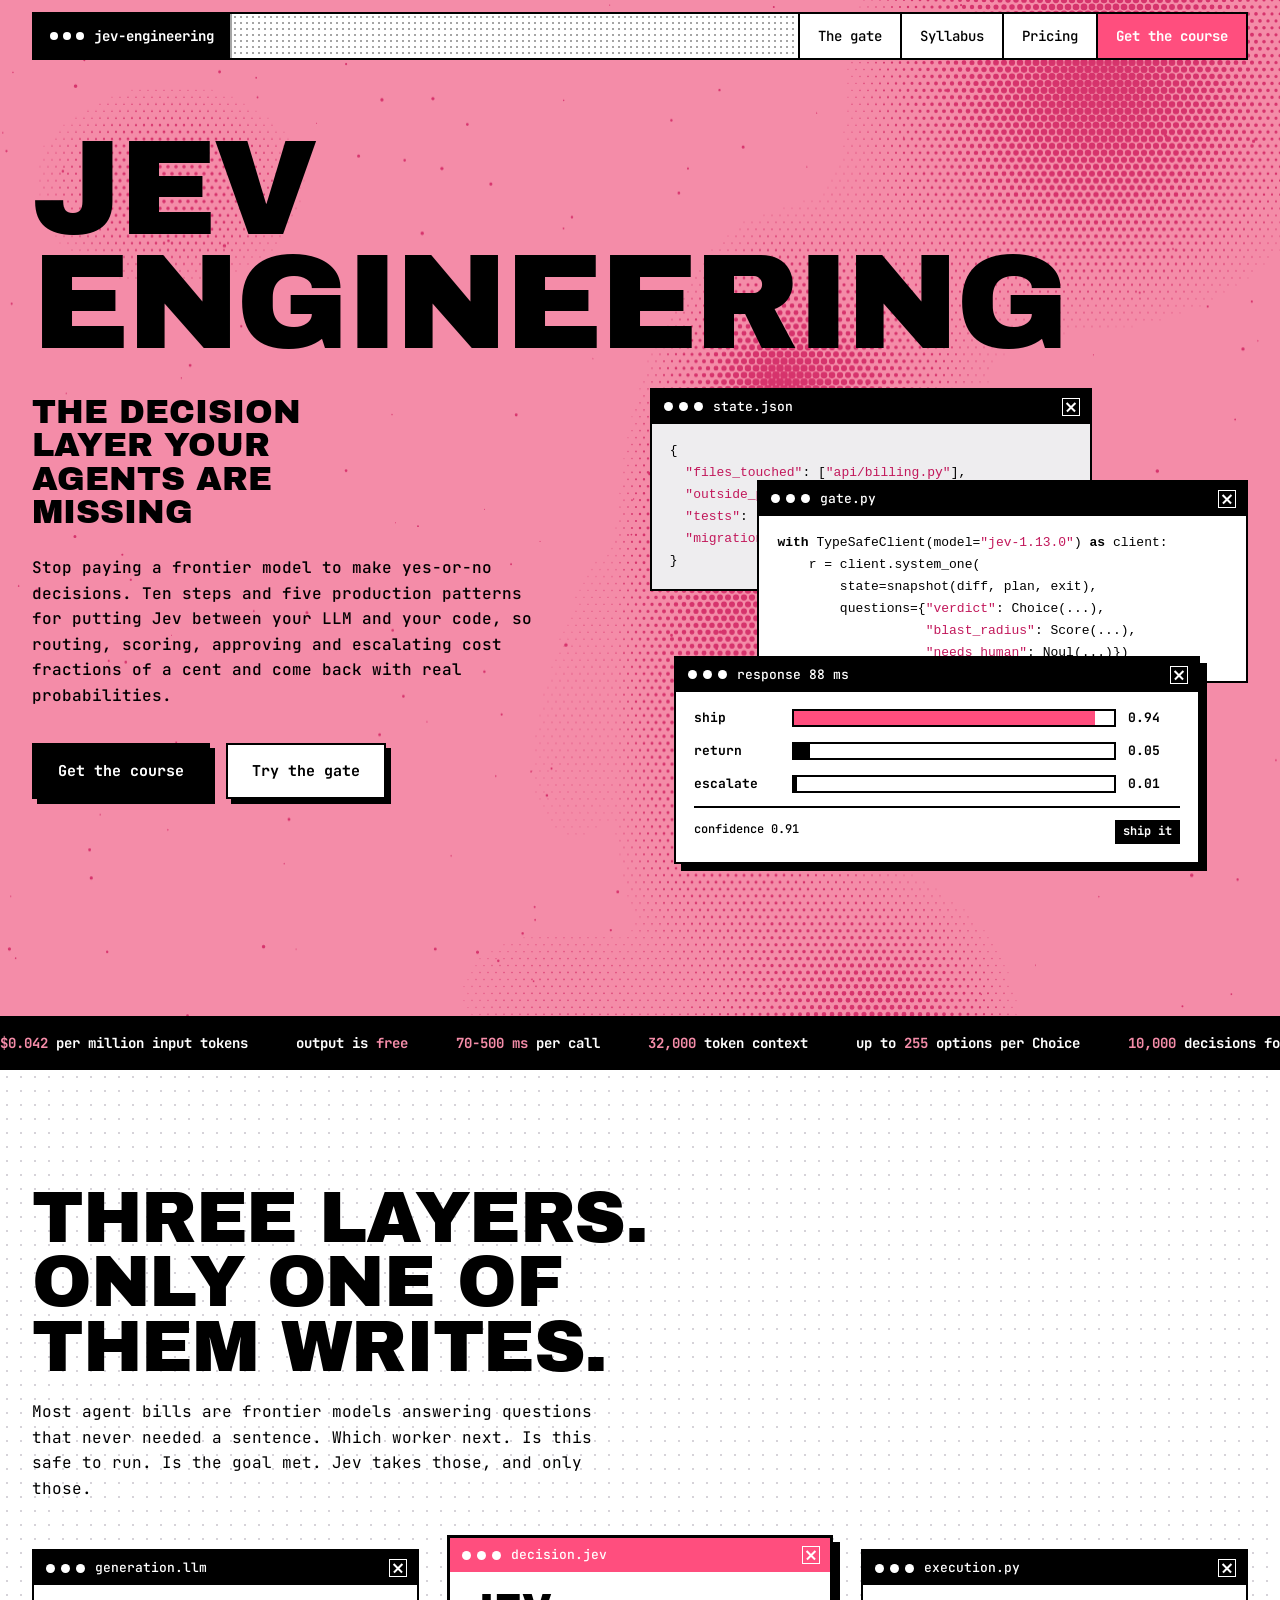
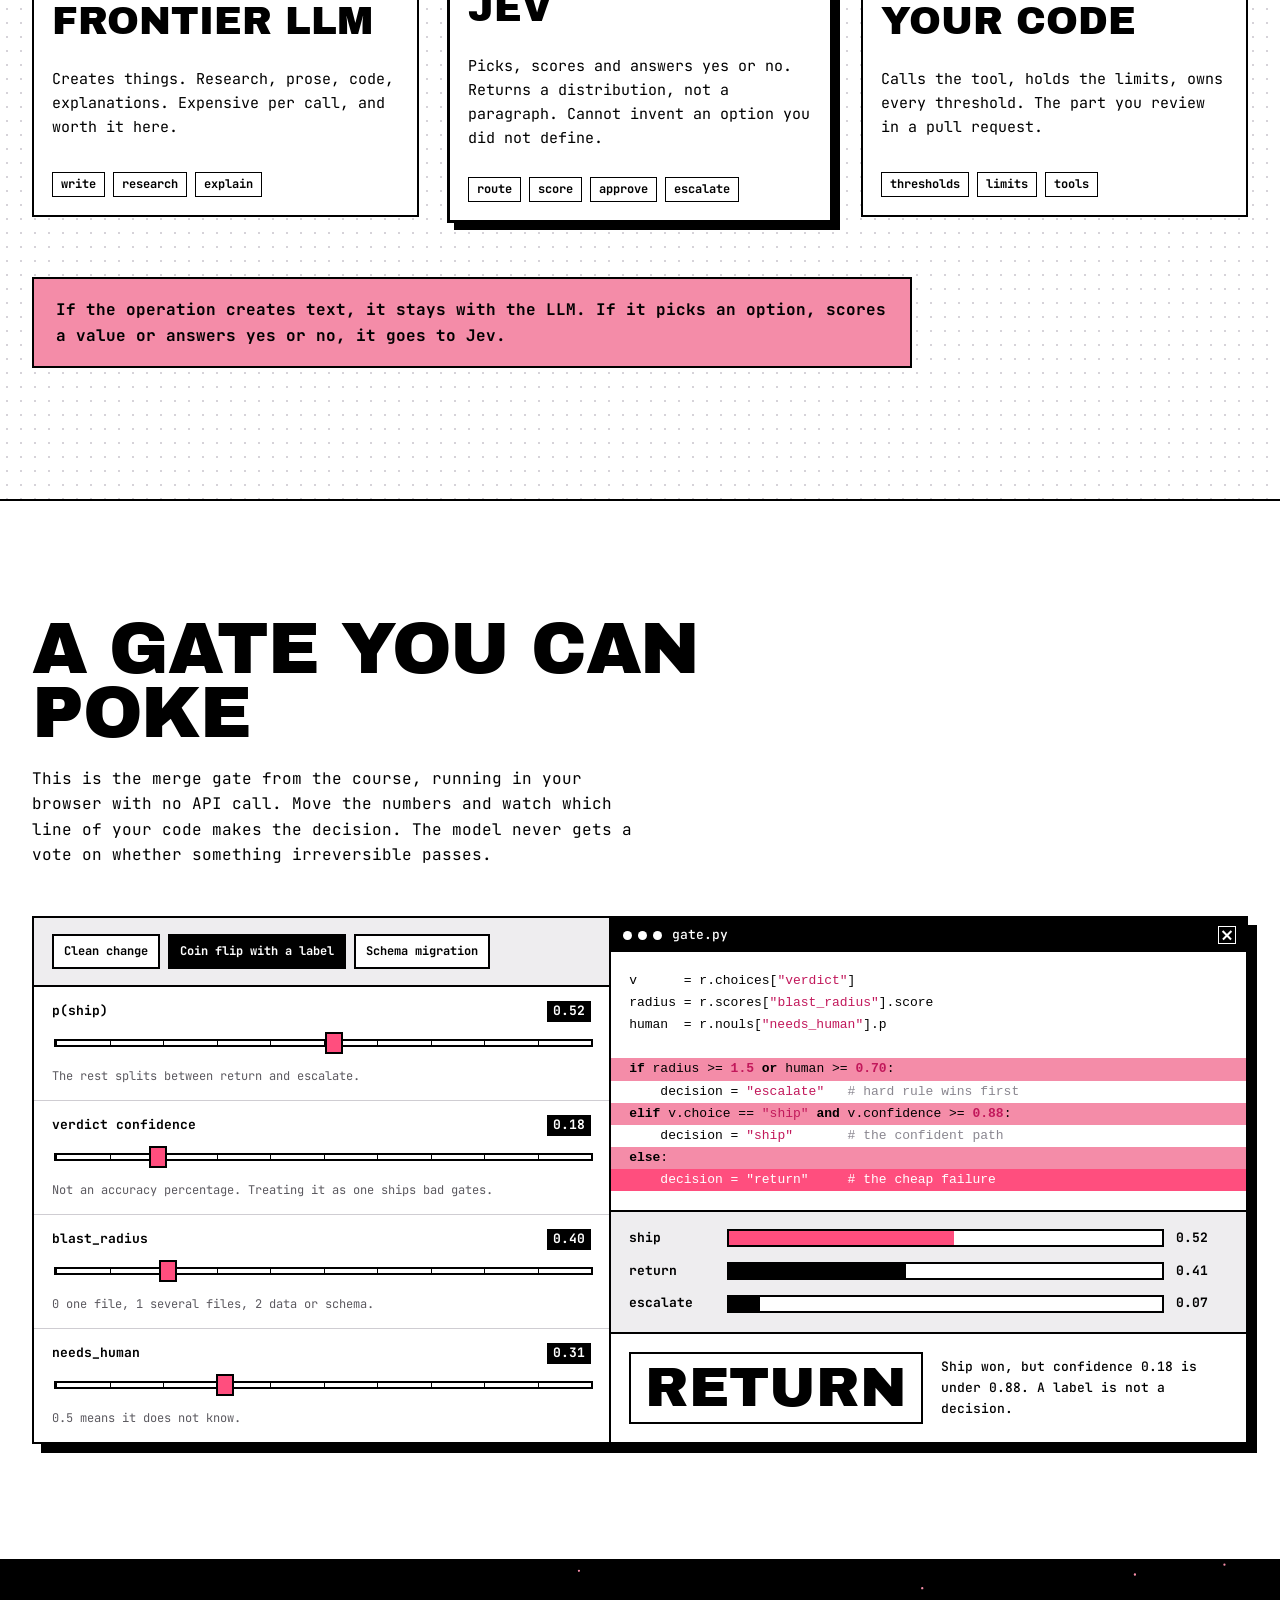
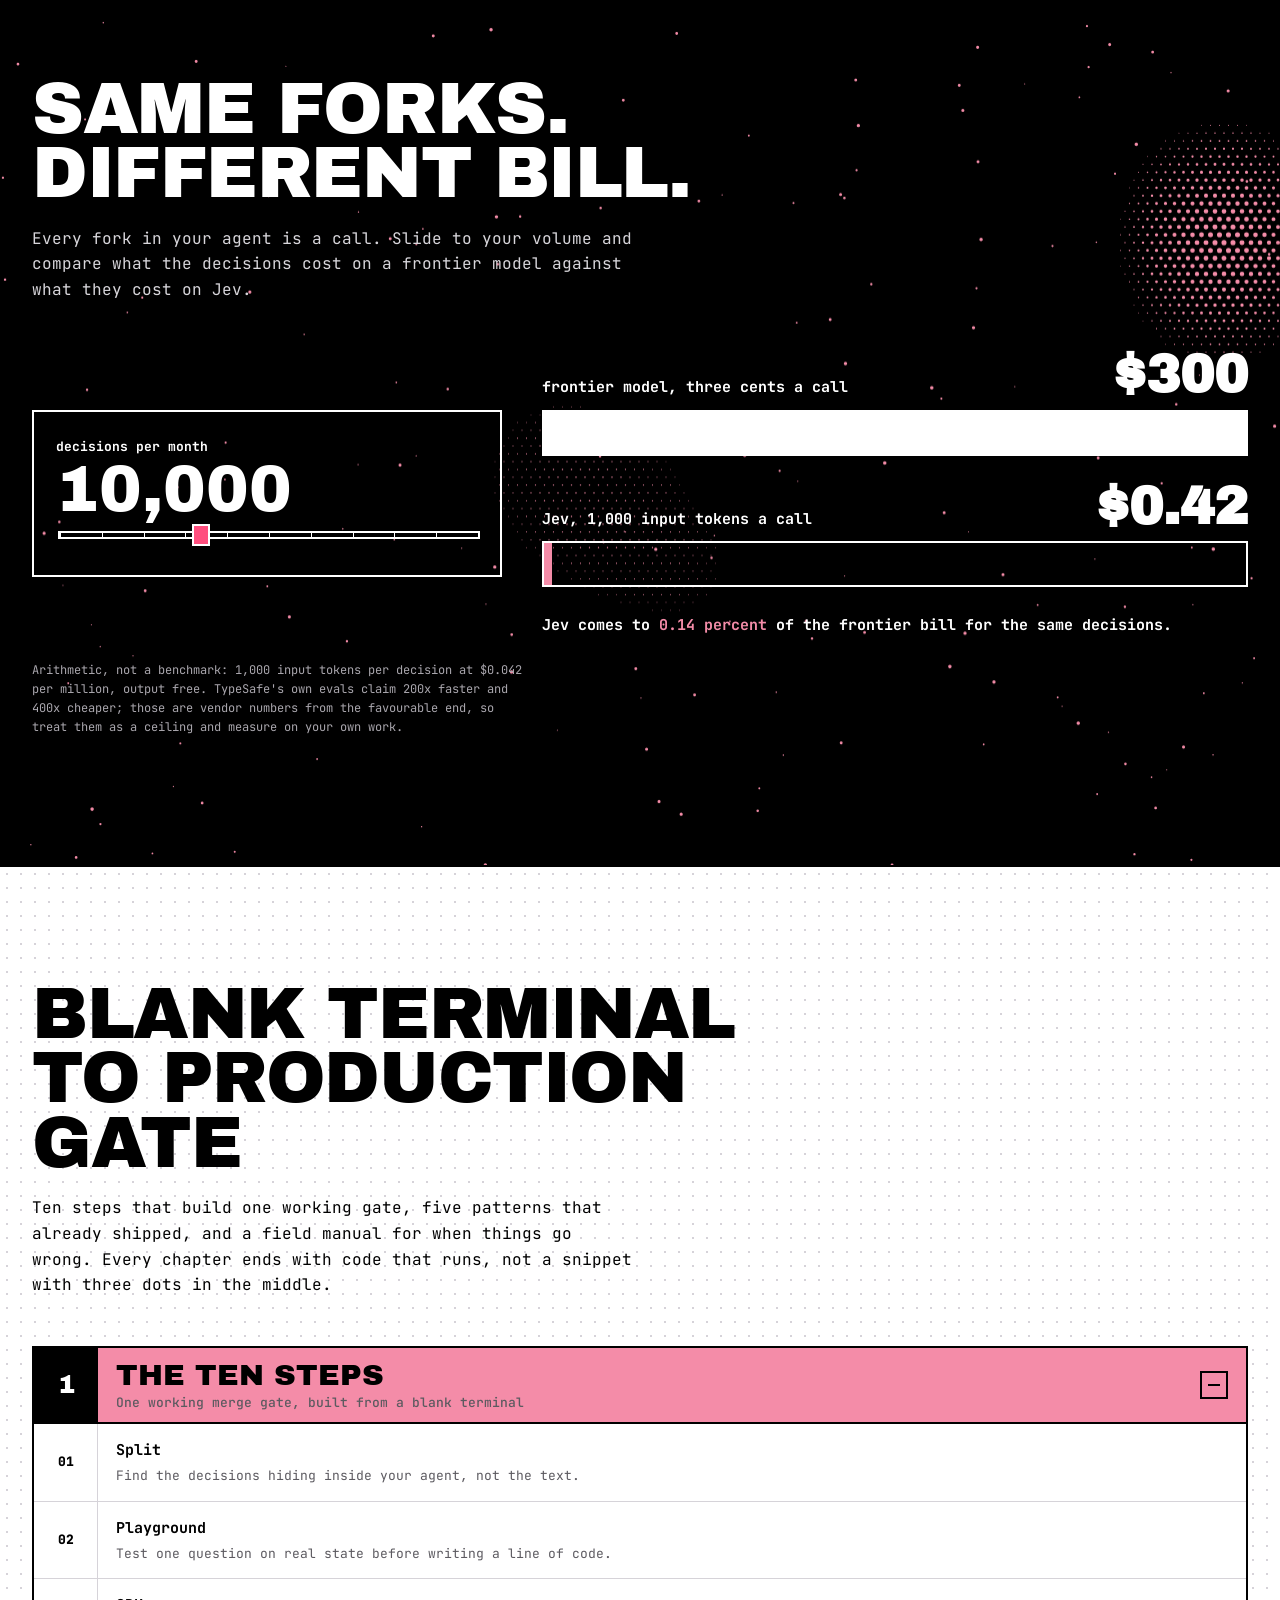
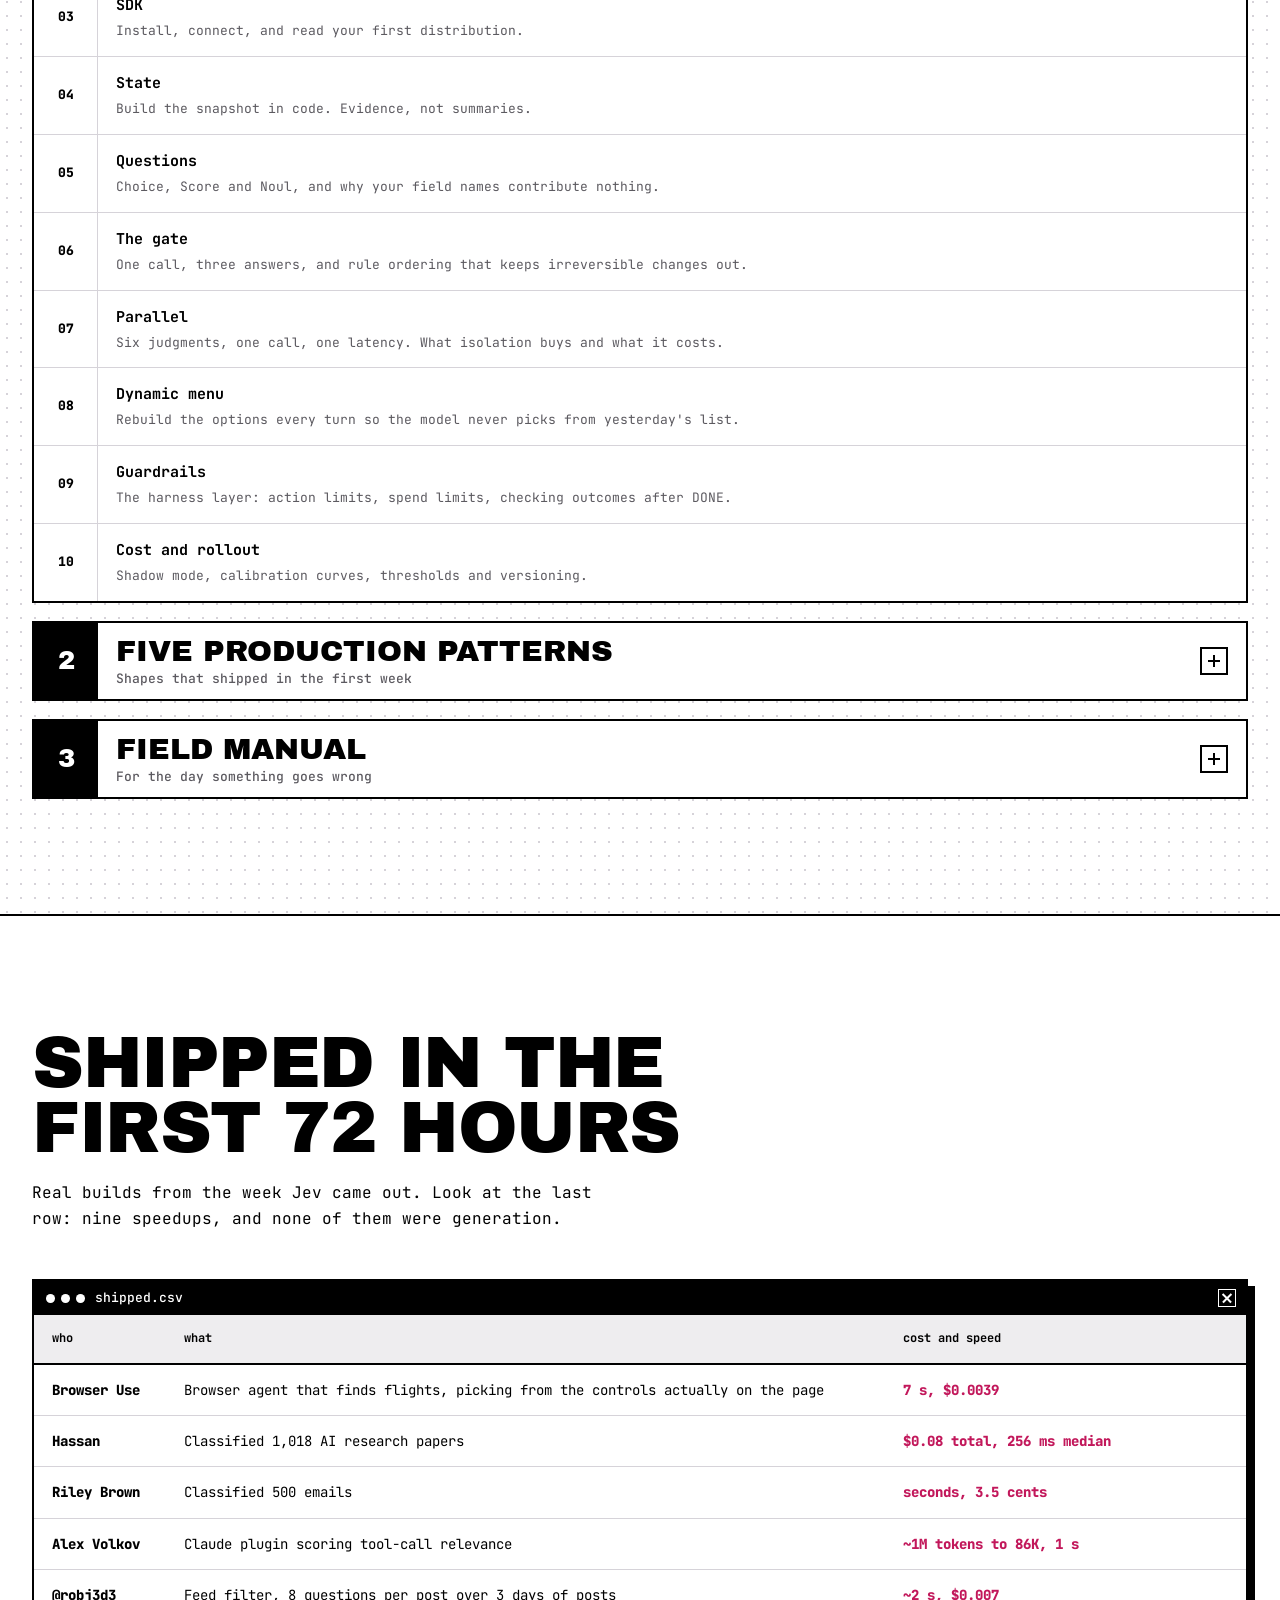
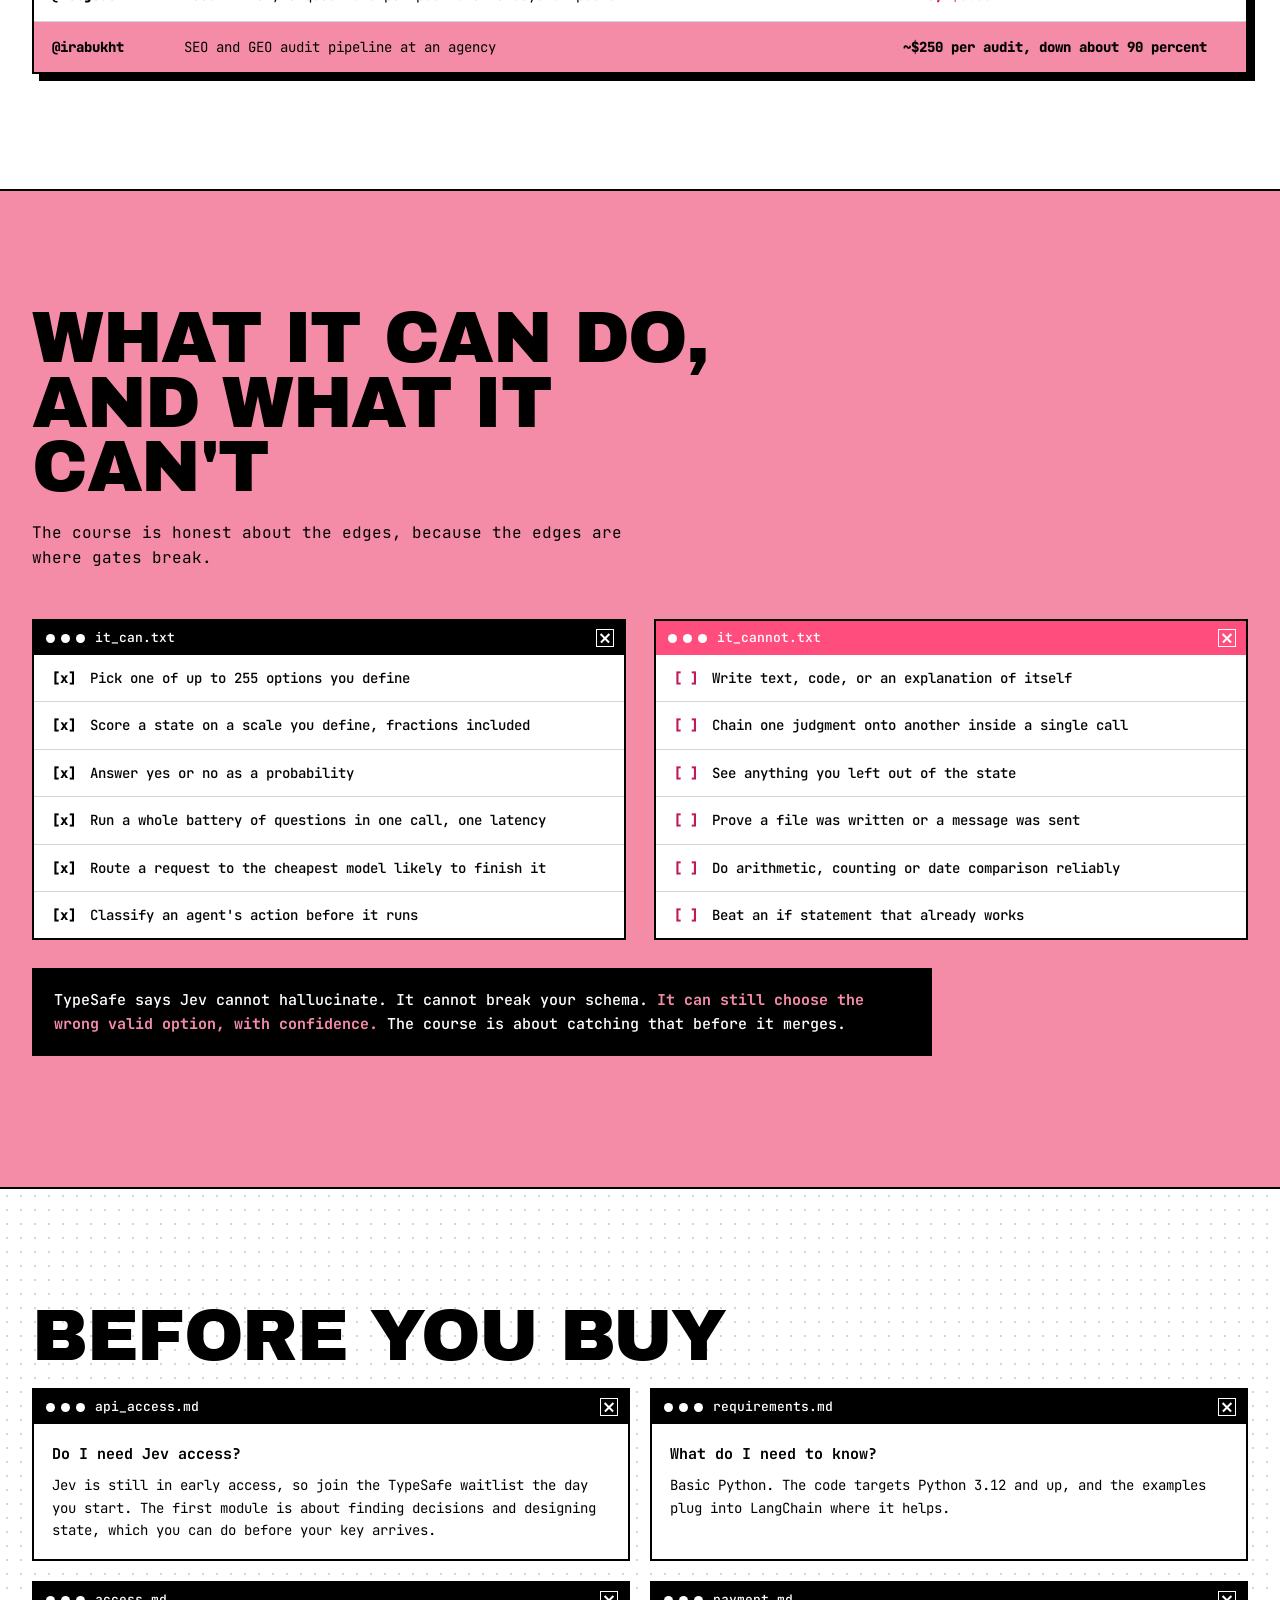
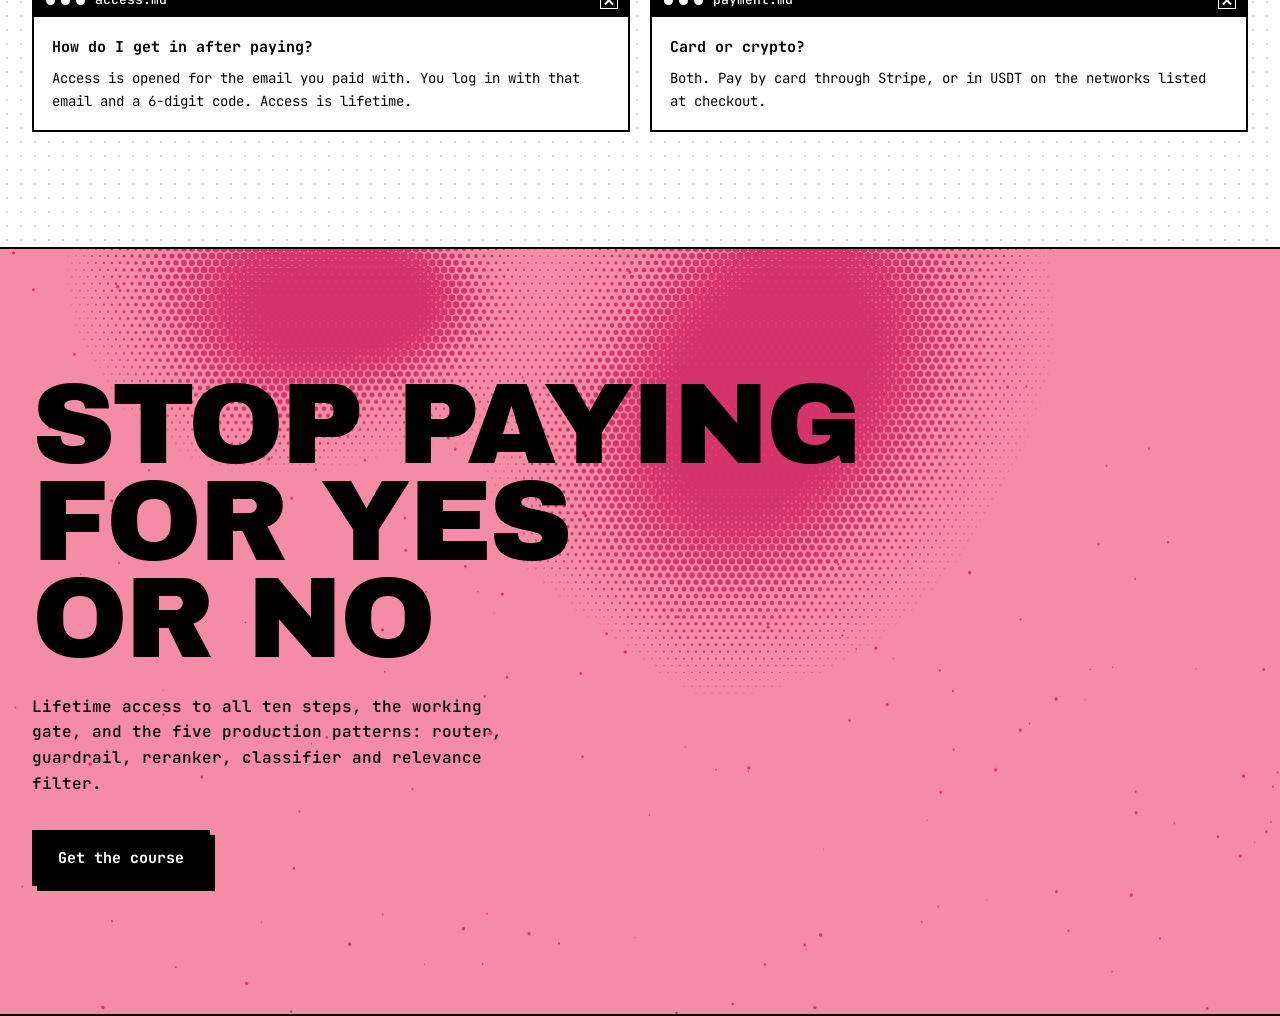
==== index.html @ 0f11d153 "Jev Engineering site" ====
<!doctype html>
<html lang="en">
<head>
<meta charset="utf-8">
<meta name="viewport" content="width=device-width, initial-scale=1, viewport-fit=cover">
<title>Jev Engineering - the decision layer for AI agents</title>
<meta name="description" content="Ten steps and five production patterns for putting Jev between your LLM and your code. Route, score, approve and escalate for a fraction of a frontier model call.">
<meta property="og:title" content="Jev Engineering">
<meta property="og:description" content="Stop paying a frontier model to make yes-or-no decisions.">
<link rel="preload" href="assets/fonts/archivo-black.woff2" as="font" type="font/woff2" crossorigin>
<link rel="preload" href="assets/fonts/jbm-500.woff2" as="font" type="font/woff2" crossorigin>
<link rel="stylesheet" href="assets/style.css">
<link rel="icon" href="data:image/svg+xml,<svg xmlns='http://www.w3.org/2000/svg' viewBox='0 0 32 32'><rect width='32' height='32' fill='%23000'/><rect x='5' y='5' width='22' height='22' fill='%23F48CA8'/><rect x='12' y='10' width='8' height='12' fill='%23000'/></svg>">
</head>
<body>

<header class="nav">
  <nav class="win" aria-label="Main">
    <a class="brand" href="index.html"><span class="dots"><i></i><i></i><i></i></span>jev-engineering</a>
    <span class="fill"></span>
    <div class="links">
      <a href="#gate">The gate</a>
      <a href="#syllabus">Syllabus</a>
      <a href="pricing.html">Pricing</a>
      <a class="cta" href="pricing.html">Get the course</a>
    </div>
  </nav>
</header>

<main>

<section class="hero ht" data-ht data-calm="0,0.3,0.48,0.9" data-follow data-ink="#D6336C" data-step="8" data-blobs="6" data-seed="11">
  <div class="wrap grid">
    <h1 class="mega hero-title"><span>Jev</span><span>Engineering</span></h1>
    <div>
      <p class="sub">The decision layer your agents are missing</p>
      <p class="lede">Stop paying a frontier model to make yes-or-no decisions. Ten steps and five production patterns for putting Jev between your LLM and your code, so routing, scoring, approving and escalating cost fractions of a cent and come back with real probabilities.</p>
      <div class="actions">
        <a class="btn" href="pricing.html">Get the course</a>
        <a class="btn light" href="#gate">Try the gate</a>
      </div>
    </div>

    <div class="stack" aria-label="Example Jev request and response">
      <div class="win grey w1">
        <div class="bar"><span class="dots"><i></i><i></i><i></i></span><span class="t">state.json</span><span class="x"></span></div>
<pre class="code">{
  <span class="s">"files_touched"</span>: [<span class="s">"api/billing.py"</span>],
  <span class="s">"outside_plan"</span>: [],
  <span class="s">"tests"</span>: <span class="s">"passed"</span>,
  <span class="s">"migrations"</span>: <span class="k">false</span>
}</pre>
      </div>
      <div class="win w2">
        <div class="bar"><span class="dots"><i></i><i></i><i></i></span><span class="t">gate.py</span><span class="x"></span></div>
<pre class="code"><span class="k">with</span> TypeSafeClient(model=<span class="s">"jev-1.13.0"</span>) <span class="k">as</span> client:
    r = client.system_one(
        state=snapshot(diff, plan, exit),
        questions={<span class="s">"verdict"</span>: Choice(...),
                   <span class="s">"blast_radius"</span>: Score(...),
                   <span class="s">"needs_human"</span>: Noul(...)})</pre>
      </div>
      <div class="win lift w3">
        <div class="bar"><span class="dots"><i></i><i></i><i></i></span><span class="t" id="hr-title">response  212 ms</span><span class="x"></span></div>
        <div class="dist" id="hero-dist">
          <div class="row" data-k="ship"><span>ship</span><span class="track"><span class="fillb"></span></span><span class="p">0.00</span></div>
          <div class="row" data-k="return"><span>return</span><span class="track"><span class="fillb"></span></span><span class="p">0.00</span></div>
          <div class="row" data-k="escalate"><span>escalate</span><span class="track"><span class="fillb"></span></span><span class="p">0.00</span></div>
          <div class="meta"><span id="hr-conf">confidence 0.00</span><span id="hr-read" class="tag">reading</span></div>
        </div>
      </div>
    </div>
  </div>
</section>

<div class="ticker" aria-hidden="true">
  <div class="run">
    <span><b>$0.042</b> per million input tokens</span><span>output is <b>free</b></span><span><b>70-500 ms</b> per call</span><span><b>32,000</b> token context</span><span>up to <b>255</b> options per Choice</span><span><b>10,000</b> decisions for <b>$0.42</b></span><span>Choice, Score, Noul</span>
    <span><b>$0.042</b> per million input tokens</span><span>output is <b>free</b></span><span><b>70-500 ms</b> per call</span><span><b>32,000</b> token context</span><span>up to <b>255</b> options per Choice</span><span><b>10,000</b> decisions for <b>$0.42</b></span><span>Choice, Score, Noul</span>
  </div>
</div>

<section class="sec dots">
  <div class="wrap">
    <h2 class="h2">Three layers. Only one of them writes.</h2>
    <p class="intro">Most agent bills are frontier models answering questions that never needed a sentence. Which worker next. Is this safe to run. Is the goal met. Jev takes those, and only those.</p>
    <div class="split">
      <div class="win">
        <div class="bar"><span class="dots"><i></i><i></i><i></i></span><span class="t">generation.llm</span><span class="x"></span></div>
        <div class="body"><div class="who">Frontier LLM</div><p>Creates things. Research, prose, code, explanations. Expensive per call, and worth it here.</p><ul><li>write</li><li>research</li><li>explain</li></ul></div>
      </div>
      <div class="win lift mid">
        <div class="bar"><span class="dots"><i></i><i></i><i></i></span><span class="t">decision.jev</span><span class="x"></span></div>
        <div class="body"><div class="who">Jev</div><p>Picks, scores and answers yes or no. Returns a distribution, not a paragraph. Cannot invent an option you did not define.</p><ul><li>route</li><li>score</li><li>approve</li><li>escalate</li></ul></div>
      </div>
      <div class="win">
        <div class="bar"><span class="dots"><i></i><i></i><i></i></span><span class="t">execution.py</span><span class="x"></span></div>
        <div class="body"><div class="who">Your code</div><p>Calls the tool, holds the limits, owns every threshold. The part you review in a pull request.</p><ul><li>thresholds</li><li>limits</li><li>tools</li></ul></div>
      </div>
    </div>
    <p class="rule">If the operation creates text, it stays with the LLM. If it picks an option, scores a value or answers yes or no, it goes to Jev.</p>
  </div>
</section>

<section class="sec" id="gate">
  <div class="wrap">
    <h2 class="h2">A gate you can poke</h2>
    <p class="intro">This is the merge gate from the course, running in your browser with no API call. Move the numbers and watch which line of your code makes the decision. The model never gets a vote on whether something irreversible passes.</p>

    <div class="gate">
      <div class="controls">
        <div class="presets" role="group" aria-label="Scenarios">
          <button type="button" data-preset="clean" aria-pressed="false">Clean change</button>
          <button type="button" data-preset="coin" aria-pressed="true">Coin flip with a label</button>
          <button type="button" data-preset="schema" aria-pressed="false">Schema migration</button>
        </div>
        <div class="sl"><label for="s-ship">p(ship) <output id="o-ship"></output></label><input type="range" id="s-ship" min="0" max="1" step="0.01"><small>The rest splits between return and escalate.</small></div>
        <div class="sl"><label for="s-conf">verdict confidence <output id="o-conf"></output></label><input type="range" id="s-conf" min="0" max="1" step="0.01"><small>Not an accuracy percentage. Treating it as one ships bad gates.</small></div>
        <div class="sl"><label for="s-rad">blast_radius <output id="o-rad"></output></label><input type="range" id="s-rad" min="0" max="2" step="0.05"><small>0 one file, 1 several files, 2 data or schema.</small></div>
        <div class="sl"><label for="s-hum">needs_human <output id="o-hum"></output></label><input type="range" id="s-hum" min="0" max="1" step="0.01"><small>0.5 means it does not know.</small></div>
      </div>
      <div class="out">
        <div class="bar"><span class="dots"><i></i><i></i><i></i></span><span class="t">gate.py</span><span class="x"></span></div>
<pre class="code" id="gcode"><span class="ln">v      = r.choices[<span class="s">"verdict"</span>]</span><span class="ln">radius = r.scores[<span class="s">"blast_radius"</span>].score</span><span class="ln">human  = r.nouls[<span class="s">"needs_human"</span>].p</span><span class="ln"> </span><span class="ln" data-l="1"><span class="k">if</span> radius &gt;= <span class="n">1.5</span> <span class="k">or</span> human &gt;= <span class="n">0.70</span>:</span><span class="ln" data-l="2">    decision = <span class="s">"escalate"</span>   <span class="c"># hard rule wins first</span></span><span class="ln" data-l="3"><span class="k">elif</span> v.choice == <span class="s">"ship"</span> <span class="k">and</span> v.confidence &gt;= <span class="n">0.88</span>:</span><span class="ln" data-l="4">    decision = <span class="s">"ship"</span>       <span class="c"># the confident path</span></span><span class="ln" data-l="5"><span class="k">else</span>:</span><span class="ln" data-l="6">    decision = <span class="s">"return"</span>     <span class="c"># the cheap failure</span></span></pre>
        <div class="dist" id="gate-dist">
          <div class="row" data-k="ship"><span>ship</span><span class="track"><span class="fillb"></span></span><span class="p"></span></div>
          <div class="row" data-k="return"><span>return</span><span class="track"><span class="fillb"></span></span><span class="p"></span></div>
          <div class="row" data-k="escalate"><span>escalate</span><span class="track"><span class="fillb"></span></span><span class="p"></span></div>
        </div>
        <div class="verdict" aria-live="polite"><div class="big" id="g-big">return</div><p id="g-why"></p></div>
      </div>
    </div>
  </div>
</section>

<section class="sec black ht" data-ht data-calm="0,0,0.78,1" data-ink="#F48CA8" data-step="9" data-blobs="3" data-seed="4">
  <div class="wrap">
    <h2 class="h2">Same forks. Different bill.</h2>
    <p class="intro">Every fork in your agent is a call. Slide to your volume and compare what the decisions cost on a frontier model against what they cost on Jev.</p>
    <div class="calc">
      <div class="knob">
        <label for="s-vol" style="font-weight:700;font-size:13px">decisions per month</label>
        <div class="num" id="o-vol">10,000</div>
        <input type="range" id="s-vol" min="0" max="100" step="1" value="33" aria-describedby="o-vol">
      </div>
      <div class="bars">
        <div><div class="lab"><span>frontier model, three cents a call</span><span class="v" id="c-llm">$300</span></div><div class="b"><i id="b-llm" style="width:100%"></i></div></div>
        <div><div class="lab"><span>Jev, 1,000 input tokens a call</span><span class="v" id="c-jev">$0.42</span></div><div class="b jev"><i id="b-jev"></i></div></div>
        <p style="margin:0;font-weight:700">Jev comes to <span id="c-ratio" style="color:var(--pink)">0.14 percent</span> of the frontier bill for the same decisions.</p>
      </div>
    </div>
    <p class="fine">Arithmetic, not a benchmark: 1,000 input tokens per decision at $0.042 per million, output free. TypeSafe's own evals claim 200x faster and 400x cheaper; those are vendor numbers from the favourable end, so treat them as a ceiling and measure on your own work.</p>
  </div>
</section>

<section class="sec dots" id="syllabus">
  <div class="wrap">
    <h2 class="h2">Blank terminal to production gate</h2>
    <p class="intro">Ten steps that build one working gate, five patterns that already shipped, and a field manual for when things go wrong. Every chapter ends with code that runs, not a snippet with three dots in the middle.</p>
    <div class="mods" id="mods"></div>
  </div>
</section>

<section class="sec">
  <div class="wrap">
    <h2 class="h2">Shipped in the first 72 hours</h2>
    <p class="intro">Real builds from the week Jev came out. Look at the last row: nine speedups, and none of them were generation.</p>
    <div class="win lift">
      <div class="bar"><span class="dots"><i></i><i></i><i></i></span><span class="t">shipped.csv</span><span class="x"></span></div>
      <div class="scroll">
        <table class="tbl">
          <thead><tr><th>who</th><th>what</th><th>cost and speed</th></tr></thead>
          <tbody>
            <tr><td>Browser Use</td><td>Browser agent that finds flights, picking from the controls actually on the page</td><td class="num">7 s, $0.0039</td></tr>
            <tr><td>Hassan</td><td>Classified 1,018 AI research papers</td><td class="num">$0.08 total, 256 ms median</td></tr>
            <tr><td>Riley Brown</td><td>Classified 500 emails</td><td class="num">seconds, 3.5 cents</td></tr>
            <tr><td>Alex Volkov</td><td>Claude plugin scoring tool-call relevance</td><td class="num">~1M tokens to 86K, 1 s</td></tr>
            <tr><td>@robj3d3</td><td>Feed filter, 8 questions per post over 3 days of posts</td><td class="num">~2 s, $0.007</td></tr>
            <tr class="star"><td>@irabukht</td><td>SEO and GEO audit pipeline at an agency</td><td class="num">~$250 per audit, down about 90 percent</td></tr>
          </tbody>
        </table>
      </div>
    </div>
  </div>
</section>

<section class="sec pink">
  <div class="wrap">
    <h2 class="h2">What it can do, and what it can't</h2>
    <p class="intro">The course is honest about the edges, because the edges are where gates break.</p>
    <div class="contract">
      <div class="win can">
        <div class="bar"><span class="dots"><i></i><i></i><i></i></span><span class="t">it_can.txt</span><span class="x"></span></div>
        <ul>
          <li>Pick one of up to 255 options you define</li>
          <li>Score a state on a scale you define, fractions included</li>
          <li>Answer yes or no as a probability</li>
          <li>Run a whole battery of questions in one call, one latency</li>
          <li>Route a request to the cheapest model likely to finish it</li>
          <li>Classify an agent's action before it runs</li>
        </ul>
      </div>
      <div class="win cannot">
        <div class="bar"><span class="dots"><i></i><i></i><i></i></span><span class="t">it_cannot.txt</span><span class="x"></span></div>
        <ul>
          <li>Write text, code, or an explanation of itself</li>
          <li>Chain one judgment onto another inside a single call</li>
          <li>See anything you left out of the state</li>
          <li>Prove a file was written or a message was sent</li>
          <li>Do arithmetic, counting or date comparison reliably</li>
          <li>Beat an if statement that already works</li>
        </ul>
      </div>
    </div>
    <p class="note">TypeSafe says Jev cannot hallucinate. It cannot break your schema. <b>It can still choose the wrong valid option, with confidence.</b> The course is about catching that before it merges.</p>
  </div>
</section>

<section class="sec dots">
  <div class="wrap">
    <h2 class="h2">Before you buy</h2>
    <div class="faq">
      <div class="win"><div class="bar"><span class="dots"><i></i><i></i><i></i></span><span class="t">api_access.md</span><span class="x"></span></div><div class="body"><h3>Do I need Jev access?</h3><p>Jev is still in early access, so join the TypeSafe waitlist the day you start. The first module is about finding decisions and designing state, which you can do before your key arrives.</p></div></div>
      <div class="win"><div class="bar"><span class="dots"><i></i><i></i><i></i></span><span class="t">requirements.md</span><span class="x"></span></div><div class="body"><h3>What do I need to know?</h3><p>Basic Python. The code targets Python 3.12 and up, and the examples plug into LangChain where it helps.</p></div></div>
      <div class="win"><div class="bar"><span class="dots"><i></i><i></i><i></i></span><span class="t">access.md</span><span class="x"></span></div><div class="body"><h3>How do I get in after paying?</h3><p>Access is opened for the email you paid with. You log in with that email and a 6-digit code. Access is lifetime.</p></div></div>
      <div class="win"><div class="bar"><span class="dots"><i></i><i></i><i></i></span><span class="t">payment.md</span><span class="x"></span></div><div class="body"><h3>Card or crypto?</h3><p>Both. Pay by card through Stripe, or in USDT on the networks listed at checkout.</p></div></div>
    </div>
  </div>
</section>

<section class="final ht" data-ht data-calm="0,0.6,0.42,1" data-follow data-ink="#D6336C" data-step="8" data-blobs="5" data-seed="29">
  <div class="wrap">
    <h2 class="mega"><span>Stop paying</span><span>for yes</span><span>or no</span></h2>
    <p>Lifetime access to all ten steps, the working gate, and the five production patterns: router, guardrail, reranker, classifier and relevance filter.</p>
    <a class="btn" href="pricing.html">Get the course</a>
  </div>
</section>

</main>


<script src="assets/config.js"></script>
<script src="assets/site.js"></script>
<script src="assets/syllabus.js"></script>
<script>
(function () {
  var reduce = matchMedia("(prefers-reduced-motion: reduce)").matches;

  /* ----- syllabus ----- */
  var box = document.getElementById("mods");
  JEV_SYLLABUS.forEach(function (m, i) {
    var d = document.createElement("details");
    d.className = "mod"; if (i === 0) d.open = true;
    d.innerHTML = '<summary><span class="no">' + (i + 1) + '</span><span class="nm">' + m.title + '<small>' + m.sub + '</small></span><span class="tg" aria-hidden="true"></span></summary><ol>' +
      m.lessons.map(function (l) { return '<li><span>' + l.n + '</span><div><b>' + l.t + '</b><p>' + l.d + '</p></div></li>'; }).join("") + "</ol>";
    box.appendChild(d);
  });

  /* ----- distribution widget ----- */
  function paint(el, p) {
    var best = Object.keys(p).reduce(function (a, b) { return p[a] >= p[b] ? a : b; });
    el.querySelectorAll(".row").forEach(function (r) {
      var k = r.dataset.k;
      r.querySelector(".fillb").style.width = (p[k] * 100).toFixed(1) + "%";
      r.querySelector(".p").textContent = p[k].toFixed(2);
      r.classList.toggle("win-row", k === best);
    });
    return best;
  }

  /* ----- hero response cycling ----- */
  var heroCases = [
    { p: { ship: 0.52, "return": 0.46, escalate: 0.02 }, c: 0.18, ms: 212, read: "coin flip with a label" },
    { p: { ship: 0.94, "return": 0.05, escalate: 0.01 }, c: 0.91, ms: 88, read: "ship it" },
    { p: { ship: 0.08, "return": 0.21, escalate: 0.71 }, c: 0.83, ms: 143, read: "a person reads this" }
  ];
  var hd = document.getElementById("hero-dist"), hi = 0;
  function hero() {
    var c = heroCases[hi % heroCases.length];
    paint(hd, c.p);
    document.getElementById("hr-conf").textContent = "confidence " + c.c.toFixed(2);
    document.getElementById("hr-read").textContent = c.read;
    document.getElementById("hr-read").className = "tag" + (hi % 3 === 0 ? " hot" : "");
    document.getElementById("hr-title").textContent = "response  " + c.ms + " ms";
    hi++;
  }
  setTimeout(hero, 350);
  if (!reduce) setInterval(hero, 4200);

  /* ----- gate simulator ----- */
  var S = { ship: 0.52, conf: 0.18, rad: 0.4, hum: 0.31 };
  var presets = {
    clean:  { ship: 0.94, conf: 0.91, rad: 0.1, hum: 0.12 },
    coin:   { ship: 0.52, conf: 0.18, rad: 0.4, hum: 0.31 },
    schema: { ship: 0.61, conf: 0.9,  rad: 1.8, hum: 0.44 }
  };
  var ids = { ship: "s-ship", conf: "s-conf", rad: "s-rad", hum: "s-hum" };
  var outs = { ship: "o-ship", conf: "o-conf", rad: "o-rad", hum: "o-hum" };
  var gd = document.getElementById("gate-dist");
  var lines = {}; document.querySelectorAll("#gcode .ln[data-l]").forEach(function (l) { lines[l.dataset.l] = l; });

  function run() {
    Object.keys(ids).forEach(function (k) {
      document.getElementById(ids[k]).value = S[k];
      document.getElementById(outs[k]).textContent = (+S[k]).toFixed(2);
    });
    var rest = 1 - S.ship;
    var p = { ship: S.ship, "return": rest * 0.85, escalate: rest * 0.15 };
    var choice = paint(gd, p);
    Object.values(lines).forEach(function (l) { l.className = "ln"; });
    var dec, why;
    lines[1].classList.add("on");
    if (S.rad >= 1.5 || S.hum >= 0.7) {
      lines[2].classList.add("hit"); dec = "escalate";
      why = S.rad >= 1.5 ? "Blast radius " + S.rad.toFixed(2) + " hits the hard rule. Confidence never got checked." : "needs_human is " + S.hum.toFixed(2) + ". A person reads this before it merges.";
    } else {
      lines[3].classList.add("on");
      if (choice === "ship" && S.conf >= 0.88) { lines[4].classList.add("hit"); dec = "ship"; why = "Verdict is ship and confidence " + S.conf.toFixed(2) + " clears 0.88. Automated."; }
      else {
        lines[5].classList.add("on"); lines[6].classList.add("hit"); dec = "return";
        why = choice !== "ship" ? "The top option is " + choice + ", not ship. Back to the agent, the cheap failure." : "Ship won, but confidence " + S.conf.toFixed(2) + " is under 0.88. A label is not a decision.";
      }
    }
    var big = document.getElementById("g-big"); big.textContent = dec; big.className = "big " + dec;
    document.getElementById("g-why").textContent = why;
  }
  Object.keys(ids).forEach(function (k) {
    document.getElementById(ids[k]).addEventListener("input", function (e) {
      S[k] = +e.target.value;
      document.querySelectorAll("[data-preset]").forEach(function (b) { b.setAttribute("aria-pressed", "false"); });
      run();
    });
  });
  document.querySelectorAll("[data-preset]").forEach(function (b) {
    b.addEventListener("click", function () {
      S = Object.assign({}, presets[b.dataset.preset]);
      document.querySelectorAll("[data-preset]").forEach(function (x) { x.setAttribute("aria-pressed", String(x === b)); });
      run();
    });
  });
  run();

  /* ----- cost calculator (log scale 1k to 1M) ----- */
  var vol = document.getElementById("s-vol");
  function money(v) { return v >= 100 ? "$" + Math.round(v).toLocaleString("en-US") : "$" + v.toFixed(v < 0.1 ? 3 : 2); }
  function calc() {
    var n = Math.round(Math.pow(10, 3 + vol.value / 100 * 3) / 1000) * 1000;
    var llm = n * 0.03, jev = n * 1000 * 0.042 / 1e6;
    document.getElementById("o-vol").textContent = n.toLocaleString("en-US");
    document.getElementById("c-llm").textContent = money(llm);
    document.getElementById("c-jev").textContent = money(jev);
    document.getElementById("b-jev").style.width = Math.max(0.4, jev / llm * 100) + "%";
    document.getElementById("c-ratio").textContent = (jev / llm * 100).toFixed(2) + " percent";
  }
  vol.addEventListener("input", calc); calc();
})();
</script>
</body>
</html>
---- assets/style.css ----
@font-face{font-family:"Archivo Black";src:url(fonts/archivo-black.woff2) format("woff2");font-weight:400;font-display:swap}
@font-face{font-family:"JBM";src:url(fonts/jbm-400.woff2) format("woff2");font-weight:400;font-display:swap}
@font-face{font-family:"JBM";src:url(fonts/jbm-500.woff2) format("woff2");font-weight:500;font-display:swap}
@font-face{font-family:"JBM";src:url(fonts/jbm-700.woff2) format("woff2");font-weight:700;font-display:swap}
@font-face{font-family:"JBM";src:url(fonts/jbm-800.woff2) format("woff2");font-weight:800;font-display:swap}

:root{
  --pink:#F48CA8;
  --pink-2:#EC809C;
  --hot:#FF4E7E;
  --ink:#000;
  --paper:#fff;
  --panel:#EEEDEF;
  --mute:#5c5a60;
  --display:"Archivo Black","Arial Black",Impact,sans-serif;
  --mono:"JBM","JetBrains Mono",ui-monospace,Menlo,Consolas,monospace;
  --wrap:1280px;
  --gut:clamp(16px,3vw,32px);
}

*{box-sizing:border-box}
html{-webkit-text-size-adjust:100%;scroll-behavior:smooth}
body{margin:0;background:var(--paper);color:var(--ink);font:400 15px/1.6 var(--mono);font-feature-settings:"calt" 0;overflow-x:hidden}
img,svg,canvas{display:block;max-width:100%}
a{color:inherit}
button,input,select{font:inherit;color:inherit}
::selection{background:var(--hot);color:#fff}
:focus-visible{outline:3px solid var(--hot);outline-offset:3px}
.wrap{max-width:var(--wrap);margin:0 auto;padding:0 var(--gut)}
.sr{position:absolute;width:1px;height:1px;overflow:hidden;clip:rect(0 0 0 0)}

/* ---------- window chrome: the one component everything is built from ---------- */
.win{background:var(--paper);border:2px solid var(--ink);position:relative}
.win.lift{box-shadow:7px 7px 0 var(--ink)}
.win.grey{background:var(--panel)}
.bar{display:flex;align-items:center;gap:10px;background:var(--ink);color:#fff;height:34px;padding:0 10px 0 12px;font-size:13px;font-weight:500;white-space:nowrap;overflow:hidden}
.bar .dots{display:flex;gap:6px;flex:none}
.bar .dots i{width:9px;height:9px;border-radius:50%;background:#fff;display:block}
.bar .t{flex:1;overflow:hidden;text-overflow:ellipsis}
.bar .x{width:18px;height:18px;border:1.5px solid #fff;flex:none;position:relative}
.bar .x:before,.bar .x:after{content:"";position:absolute;left:50%;top:50%;width:12px;height:1.5px;background:#fff;transform:translate(-50%,-50%) rotate(45deg)}
.bar .x:after{transform:translate(-50%,-50%) rotate(-45deg)}
.win .body{padding:18px}

/* ---------- nav ---------- */
.nav{position:sticky;top:0;z-index:50;padding:12px var(--gut);pointer-events:none}
.nav .win{max-width:var(--wrap);margin:0 auto;pointer-events:auto;display:flex;align-items:stretch;height:48px}
.nav .brand{display:flex;align-items:center;gap:10px;background:var(--ink);color:#fff;padding:0 16px;text-decoration:none;font-weight:700;font-size:14px;flex:none}
.nav .brand .dots{display:flex;gap:5px}
.nav .brand .dots i{width:8px;height:8px;border-radius:50%;background:#fff}
.nav .fill{flex:1;background-image:radial-gradient(var(--ink) 1px,transparent 1.3px);background-size:6px 6px;opacity:.35;border-left:2px solid var(--ink)}
.nav .links{display:flex;align-items:stretch}
.nav .links a{display:flex;align-items:center;padding:0 18px;text-decoration:none;font-size:14px;font-weight:500;border-left:2px solid var(--ink)}
.nav .links a:hover{background:var(--pink)}
.nav .links a.cta{background:var(--hot);color:#fff;font-weight:700}
.nav .links a.cta:hover{background:var(--ink)}
@media (max-width:760px){.nav .links a:not(.cta){display:none}.nav .fill{display:none}.nav .brand{flex:1}}

/* ---------- buttons ---------- */
.btn{display:inline-flex;align-items:center;gap:12px;height:56px;padding:0 24px;border:2px solid var(--ink);background:var(--ink);color:#fff;font-weight:700;font-size:15px;text-decoration:none;cursor:pointer;box-shadow:5px 5px 0 var(--ink);transition:transform .08s,box-shadow .08s,background .12s}
.btn:hover{background:var(--hot)}
.btn:active{transform:translate(5px,5px);box-shadow:0 0 0 var(--ink)}
.btn.light{background:var(--paper);color:var(--ink)}
.btn.light:hover{background:var(--pink)}
.btn .k{font-size:12px;font-weight:500;border:1.5px solid currentColor;padding:1px 6px;opacity:.8}
.btn[aria-disabled="true"]{opacity:.45;pointer-events:none}

/* ---------- halftone canvas host ---------- */
.ht{position:relative;isolation:isolate}
.ht>canvas.htc{position:absolute;inset:0;width:100%;height:100%;z-index:-1;pointer-events:none}

/* ---------- hero ---------- */
.hero{background:var(--pink);margin-top:-72px;padding:132px 0 88px;border-bottom:2px solid var(--ink);overflow:hidden}
.hero .grid{display:grid;grid-template-columns:minmax(0,1fr) minmax(0,1.05fr);column-gap:48px;row-gap:28px;align-items:start}
.mega{font-family:var(--display);font-weight:400;font-size:clamp(64px,10.6vw,168px);line-height:.84;letter-spacing:-.025em;margin:0;text-transform:uppercase}
.mega span{display:block}
.hero-title{grid-column:1/-1;font-size:clamp(34px,10.6vw,164px)}
.hero .grid>*{min-width:0}
.hero .sub{font-family:var(--display);font-size:clamp(22px,2.6vw,38px);line-height:1;text-transform:uppercase;margin:8px 0 0;max-width:15ch}
.hero .lede{max-width:52ch;margin:26px 0 34px;font-size:16px;font-weight:500}
.hero .actions{display:flex;flex-wrap:wrap;gap:16px}
.stack{position:relative;min-height:540px}
.stack .win{position:absolute}
.stack .w1{top:0;left:0;width:74%;z-index:1}
.stack .w2{top:92px;left:18%;width:82%;z-index:2}
.stack .w3{top:268px;left:4%;width:88%;z-index:3}
.code{margin:0;padding:16px 18px;font-size:13px;line-height:1.7;white-space:pre;overflow:hidden}
.code .c{color:#8a8790}.code .s{color:#c2185b}.code .k{font-weight:800}.code .n{color:#c2185b;font-weight:700}
.dist{padding:16px 18px 18px;display:grid;gap:12px}
.dist .row{display:grid;grid-template-columns:86px 1fr 52px;align-items:center;gap:12px;font-size:13px;font-weight:700}
.dist .track{height:18px;border:2px solid var(--ink);background:var(--paper);position:relative}
.dist .fillb{position:absolute;inset:0 auto 0 0;background:var(--ink);width:0;transition:width .9s cubic-bezier(.2,.8,.2,1)}
.dist .row.win-row .fillb{background:var(--hot)}
.dist .meta{display:flex;justify-content:space-between;border-top:2px solid var(--ink);padding-top:12px;font-size:12px;font-weight:500}
.tag{display:inline-block;background:var(--ink);color:#fff;padding:2px 8px;font-weight:700}
.tag.hot{background:var(--hot)}
@media (max-width:980px){.hero .grid{grid-template-columns:minmax(0,1fr)}.stack{min-height:520px}}
@media (max-width:560px){.stack{min-height:600px}.stack .w1{width:100%}.stack .w2{left:6%;width:94%;top:120px}.stack .w3{left:0;width:100%;top:320px}}

/* ---------- ticker ---------- */
.ticker{background:var(--ink);color:#fff;border-bottom:2px solid var(--ink);overflow:hidden;white-space:nowrap}
.ticker .run{display:inline-flex;gap:48px;padding:14px 0;animation:tick 42s linear infinite;font-weight:700;font-size:14px}
.ticker .run b{color:var(--pink)}
@keyframes tick{to{transform:translateX(-50%)}}

/* ---------- sections ---------- */
.sec{padding:clamp(72px,9vw,128px) 0;border-bottom:2px solid var(--ink)}
.sec.dots{background-color:var(--paper);background-image:radial-gradient(#d6d3d9 1px,transparent 1.4px);background-size:14px 14px}
.sec.black{background:var(--ink);color:#fff}
.sec.pink{background:var(--pink)}
.h2{font-family:var(--display);font-weight:400;font-size:clamp(38px,5.6vw,84px);line-height:.9;letter-spacing:-.02em;text-transform:uppercase;margin:0 0 20px;max-width:16ch}
.intro{max-width:60ch;font-size:16px;margin:0 0 48px}
.sec.black .intro{color:#d8d6db}

/* split */
.split{display:grid;grid-template-columns:repeat(3,1fr);gap:28px;align-items:start}
.split .win .body{min-height:230px;display:flex;flex-direction:column;gap:12px}
.split .who{font-family:var(--display);font-size:clamp(28px,3vw,42px);line-height:.95;text-transform:uppercase}
.split .mid{border-width:3px;transform:translateY(-14px)}
.split .mid .bar{background:var(--hot)}
.split ul{margin:auto 0 0;padding:0;list-style:none;display:flex;flex-wrap:wrap;gap:8px}
.split li{border:1.5px solid var(--ink);padding:2px 8px;font-size:12px;font-weight:700;background:var(--paper)}
.rule{margin-top:40px;border:2px solid var(--ink);background:var(--pink);padding:18px 22px;font-weight:700;font-size:16px;max-width:880px}
@media (max-width:900px){.split{grid-template-columns:1fr}.split .mid{transform:none}}

/* gate simulator */
.gate{display:grid;grid-template-columns:minmax(0,1fr) minmax(0,1.1fr);border:2px solid var(--ink);background:var(--paper);box-shadow:9px 9px 0 var(--ink)}
.gate>div{min-width:0}
.gate .controls{border-right:2px solid var(--ink);display:flex;flex-direction:column}
.presets{display:flex;flex-wrap:wrap;gap:8px;padding:16px 18px;border-bottom:2px solid var(--ink);background:var(--panel)}
.presets button{border:2px solid var(--ink);background:var(--paper);padding:6px 10px;font-size:12px;font-weight:700;cursor:pointer}
.presets button[aria-pressed="true"]{background:var(--ink);color:#fff}
.sl{padding:14px 18px;border-bottom:1.5px solid #cfcdd2}
.sl:last-child{border-bottom:0}
.sl label{display:flex;justify-content:space-between;font-size:13px;font-weight:700;margin-bottom:8px}
.sl output{background:var(--ink);color:#fff;padding:0 6px}
.sl small{display:block;color:var(--mute);font-size:12px;margin-top:6px}
input[type=range]{-webkit-appearance:none;appearance:none;width:100%;height:22px;background:transparent;cursor:pointer}
input[type=range]::-webkit-slider-runnable-track{height:8px;border:2px solid var(--ink);background:repeating-linear-gradient(90deg,var(--ink) 0 1px,transparent 1px 10%)}
input[type=range]::-moz-range-track{height:8px;border:2px solid var(--ink);background:var(--paper)}
input[type=range]::-webkit-slider-thumb{-webkit-appearance:none;width:18px;height:22px;background:var(--hot);border:2px solid var(--ink);margin-top:-9px}
input[type=range]::-moz-range-thumb{width:16px;height:20px;background:var(--hot);border:2px solid var(--ink);border-radius:0}
.gate .out{display:flex;flex-direction:column}
.gate .code{font-size:13px;flex:1;padding:18px 0}
.gate .code .ln{display:block;padding:0 18px;transition:background .15s}
.gate .code .ln.on{background:var(--pink)}
.gate .code .ln.hit{background:var(--hot);color:#fff}
.gate .code .ln.hit .c,.gate .code .ln.hit .s,.gate .code .ln.hit .n{color:#fff}
.verdict{border-top:2px solid var(--ink);display:grid;grid-template-columns:auto 1fr;align-items:center;gap:18px;padding:18px}
.verdict .big{font-family:var(--display);font-size:clamp(34px,4.4vw,56px);line-height:1;text-transform:uppercase;padding:6px 14px;border:2px solid var(--ink);min-width:6.4ch;text-align:center}
.verdict .big.ship{background:var(--ink);color:#fff}
.verdict .big.return{background:var(--paper)}
.verdict .big.escalate{background:var(--hot);color:#fff}
.verdict p{margin:0;font-size:13px;font-weight:500}
.gate .dist{border-top:2px solid var(--ink);background:var(--panel)}
@media (max-width:900px){.gate{grid-template-columns:1fr}.gate .controls{border-right:0;border-bottom:2px solid var(--ink)}.gate .code{overflow-x:auto}}

/* arithmetic */
.calc{display:grid;grid-template-columns:minmax(0,.8fr) minmax(0,1.2fr);gap:40px;align-items:center}
.calc .knob{border:2px solid #fff;padding:22px}
.calc .knob .num{font-family:var(--display);font-size:clamp(40px,5vw,64px);line-height:1}
.calc .knob input[type=range]::-webkit-slider-runnable-track{border-color:#fff;background:repeating-linear-gradient(90deg,#fff 0 1px,transparent 1px 10%)}
.calc .knob input[type=range]::-webkit-slider-thumb{border-color:#fff}
.bars{display:grid;gap:26px}
.bars .lab{display:flex;justify-content:space-between;align-items:baseline;gap:16px;margin-bottom:8px;font-weight:700}
.bars .lab .v{font-family:var(--display);font-size:clamp(30px,4vw,54px);line-height:1}
.bars .b{height:46px;border:2px solid #fff;position:relative;overflow:hidden}
.bars .b i{position:absolute;inset:0 auto 0 0;background:#fff;transition:width .5s cubic-bezier(.2,.8,.2,1);min-width:8px}
.bars .b.jev i{background:var(--pink)}
.fine{font-size:12px;color:#a9a6ad;margin-top:24px;max-width:70ch}
@media (max-width:900px){.calc{grid-template-columns:1fr}}

/* syllabus */
.mods{display:grid;gap:18px}
.mod{border:2px solid var(--ink);background:var(--paper)}
.mod summary{list-style:none;cursor:pointer;display:grid;grid-template-columns:64px 1fr auto;align-items:center;gap:18px;padding:0 18px 0 0;min-height:76px}
.mod summary::-webkit-details-marker{display:none}
.mod .no{align-self:stretch;display:grid;place-items:center;background:var(--ink);color:#fff;font-family:var(--display);font-size:26px}
.mod .nm{font-family:var(--display);font-size:clamp(20px,2.4vw,30px);text-transform:uppercase;line-height:1}
.mod .nm small{display:block;font-family:var(--mono);text-transform:none;font-size:13px;font-weight:500;margin-top:6px;color:var(--mute)}
.mod .tg{width:28px;height:28px;border:2px solid var(--ink);position:relative}
.mod .tg:before,.mod .tg:after{content:"";position:absolute;left:50%;top:50%;width:12px;height:2px;background:var(--ink);transform:translate(-50%,-50%)}
.mod .tg:after{transform:translate(-50%,-50%) rotate(90deg);transition:transform .15s}
.mod[open] .tg:after{transform:translate(-50%,-50%) rotate(0)}
.mod[open] summary{border-bottom:2px solid var(--ink);background:var(--pink)}
.mod ol{margin:0;padding:0;list-style:none;counter-reset:l}
.mod li{display:grid;grid-template-columns:64px 1fr;border-bottom:1.5px solid #d6d3d9}
.mod li:last-child{border-bottom:0}
.mod li span{display:grid;place-items:center;font-weight:800;font-size:13px;border-right:1.5px solid #d6d3d9}
.mod li div{padding:14px 18px}
.mod li b{display:block;font-size:15px}
.mod li p{margin:4px 0 0;color:var(--mute);font-size:13px}

/* shipped */
.tbl{width:100%;border-collapse:collapse;font-size:14px}
.tbl th,.tbl td{text-align:left;padding:14px 18px;border-bottom:1.5px solid #d6d3d9;vertical-align:top}
.tbl th{font-size:12px;font-weight:700;background:var(--panel);border-bottom:2px solid var(--ink)}
.tbl td:first-child{font-weight:800;white-space:nowrap}
.tbl td.num{font-weight:800;white-space:nowrap;color:#c2185b}
.tbl tr:last-child td{border-bottom:0}
.tbl tr.star td{background:var(--pink)}
.tbl tr.star td.num{color:var(--ink)}
.scroll{overflow-x:auto}

/* contract */
.contract{display:grid;grid-template-columns:1fr 1fr;gap:28px}
.contract ul{margin:0;padding:0;list-style:none}
.contract li{padding:12px 18px;border-bottom:1.5px solid #d6d3d9;display:grid;grid-template-columns:28px 1fr;gap:10px;font-size:14px;font-weight:500}
.contract li:last-child{border-bottom:0}
.contract li:before{font-weight:800}
.contract .can li:before{content:"[x]"}
.contract .cannot li:before{content:"[ ]";color:#c2185b}
.contract .cannot .bar{background:var(--hot)}
.note{margin-top:28px;background:var(--ink);color:#fff;padding:20px 22px;font-size:15px;font-weight:500;max-width:900px}
.note b{color:var(--pink)}
@media (max-width:820px){.contract{grid-template-columns:1fr}}

/* faq */
.faq{display:grid;grid-template-columns:repeat(2,1fr);gap:20px}
.faq .win .body p{margin:0;font-size:14px}
.faq h3{margin:0 0 8px;font-size:15px}
@media (max-width:820px){.faq{grid-template-columns:1fr}}

/* final cta */
.final{background:var(--pink);padding:clamp(80px,10vw,150px) 0;border-bottom:2px solid var(--ink);overflow:hidden;text-align:left}
.final .mega{font-size:clamp(36px,9vw,150px)}
.final p{max-width:48ch;font-weight:500;font-size:16px;margin:26px 0 34px}

/* footer */
.foot{background:var(--ink);color:#fff;padding:28px 0;font-size:13px}
.foot .wrap{display:flex;flex-wrap:wrap;justify-content:space-between;gap:16px}
.foot a{text-decoration:none;margin-left:20px}
.foot a:first-child{margin-left:0}
.foot a:hover{color:var(--pink)}

/* ---------- flow pages (pricing / checkout / pay) ---------- */
.page{background:var(--pink);min-height:100vh;margin-top:-72px;padding:120px 0 80px}
.steps{display:flex;gap:0;margin-bottom:36px;border:2px solid var(--ink);background:var(--paper);width:max-content;max-width:100%;overflow-x:auto}
.steps a,.steps span{padding:10px 16px;font-size:13px;font-weight:700;text-decoration:none;border-right:2px solid var(--ink);white-space:nowrap}
.steps>*:last-child{border-right:0}
.steps .now{background:var(--ink);color:#fff}
.steps .done{background:var(--pink)}
.flow{display:grid;grid-template-columns:minmax(0,1.25fr) minmax(0,.85fr);gap:32px;align-items:start}
.flow.one{grid-template-columns:minmax(0,1fr)}
.flow.wide{grid-template-columns:minmax(0,1.7fr) minmax(0,.7fr)}
@media (max-width:960px){.flow,.flow.wide{grid-template-columns:1fr}.sticky{position:static}}

.price{font-family:var(--display);font-size:clamp(88px,11vw,160px);line-height:.85;letter-spacing:-.03em;display:flex;align-items:flex-start;gap:6px}
.price sup{font-size:.36em;margin-top:.2em}
.priceline{display:flex;flex-wrap:wrap;gap:8px;margin:18px 0 26px}
.chk{list-style:none;margin:0;padding:0}
.chk li{display:grid;grid-template-columns:32px 1fr;padding:11px 0;border-bottom:1.5px solid #d6d3d9;font-size:14px;font-weight:500}
.chk li:last-child{border-bottom:0}
.chk li:before{content:"[x]";font-weight:800}
.sticky{position:sticky;top:84px}

.mini{list-style:none;margin:0;padding:0}
.mini li{display:grid;grid-template-columns:44px 1fr;border-bottom:1.5px solid #d6d3d9}
.mini li:last-child{border-bottom:0}
.mini li span{background:var(--ink);color:#fff;display:grid;place-items:center;font-family:var(--display);font-size:18px}
.mini li div{padding:12px 16px}
.mini b{display:block;font-size:14px}
.mini small{color:var(--mute);font-size:12.5px;display:block;margin-top:2px}

.methods{display:grid;grid-template-columns:1fr 1fr;gap:24px}
.method{display:flex;flex-direction:column;text-decoration:none;cursor:pointer;transition:transform .08s,box-shadow .08s}
.method:hover{transform:translate(-3px,-3px);box-shadow:10px 10px 0 var(--ink)}
.method:hover .bar{background:var(--hot)}
.method .body{display:flex;flex-direction:column;gap:14px;min-height:300px}
.method .big{font-family:var(--display);font-size:clamp(34px,4vw,54px);line-height:.9;text-transform:uppercase}
.method p{margin:0;font-size:14px;font-weight:500}
.method .go{margin-top:auto;display:flex;justify-content:space-between;align-items:center;border-top:2px solid var(--ink);padding-top:14px;font-weight:800}
.method .go kbd{border:2px solid var(--ink);padding:0 7px;font:inherit;font-size:12px}
.glyph{height:88px;border:2px solid var(--ink);background:var(--panel);position:relative;overflow:hidden}
@media (max-width:760px){.methods{grid-template-columns:1fr}}

.sum{font-size:14px}
.sum .r{display:flex;justify-content:space-between;gap:12px;padding:10px 0;border-bottom:1.5px solid #d6d3d9}
.sum .r.tot{border-bottom:0;font-weight:800;font-size:18px;padding-top:14px}

.field{display:grid;gap:6px;margin-bottom:16px}
.field label{font-size:13px;font-weight:700}
.field input{height:50px;border:2px solid var(--ink);background:var(--paper);padding:0 14px;font-size:15px;border-radius:0;width:100%}
.field input:focus{outline:none;background:#fff3f6;box-shadow:4px 4px 0 var(--hot)}
.field .err{color:#c2185b;font-size:12.5px;font-weight:700;min-height:1em}

.nets{display:grid;grid-template-columns:repeat(3,1fr);gap:2px;background:var(--ink);border-bottom:2px solid var(--ink)}
.nets button{border:0;background:var(--panel);padding:14px 12px;font-weight:800;font-size:13px;cursor:pointer;text-align:left}
.nets button small{display:block;font-weight:500;color:var(--mute);font-size:11.5px}
.nets button[aria-selected="true"]{background:var(--ink);color:#fff;box-shadow:inset 0 -4px 0 var(--hot)}
.nets button[aria-selected="true"] small{color:var(--pink)}
@media (max-width:620px){.nets{grid-template-columns:repeat(2,1fr)}}
.nets button:disabled{cursor:not-allowed;opacity:.5;background-image:repeating-linear-gradient(135deg,transparent 0 6px,#d6d3d9 6px 7px)}
.addr{display:grid;grid-template-columns:auto 1fr;gap:22px;padding:22px;align-items:start}
.qr{width:168px;height:168px;border:2px solid var(--ink);padding:8px;background:#fff;display:grid;place-items:center}
.qr img,.qr canvas{width:100%!important;height:100%!important;image-rendering:pixelated}
.amt{font-family:var(--display);font-size:clamp(34px,4vw,52px);line-height:1}
.copyrow{display:flex;border:2px solid var(--ink);margin-top:10px}
.copyrow code{flex:1;min-width:0;padding:12px 14px;font-size:13.5px;font-weight:700;word-break:break-all;background:var(--panel)}
.copyrow button{border:0;border-left:2px solid var(--ink);background:var(--ink);color:#fff;padding:0 16px;font-weight:800;cursor:pointer;min-width:92px}
.copyrow button.ok{background:var(--hot)}
.warn{border:2px solid var(--ink);background:var(--pink);padding:12px 14px;font-size:13px;font-weight:600;margin-top:14px}
@media (max-width:620px){.addr{grid-template-columns:1fr}.qr{width:150px;height:150px}}

.done-box{text-align:left}
.done-box .mega{font-size:clamp(48px,7vw,96px)}
.hide{display:none!important}

@media (prefers-reduced-motion:reduce){*{animation:none!important;transition:none!important;scroll-behavior:auto!important}}
.qr svg{width:100%;height:100%}
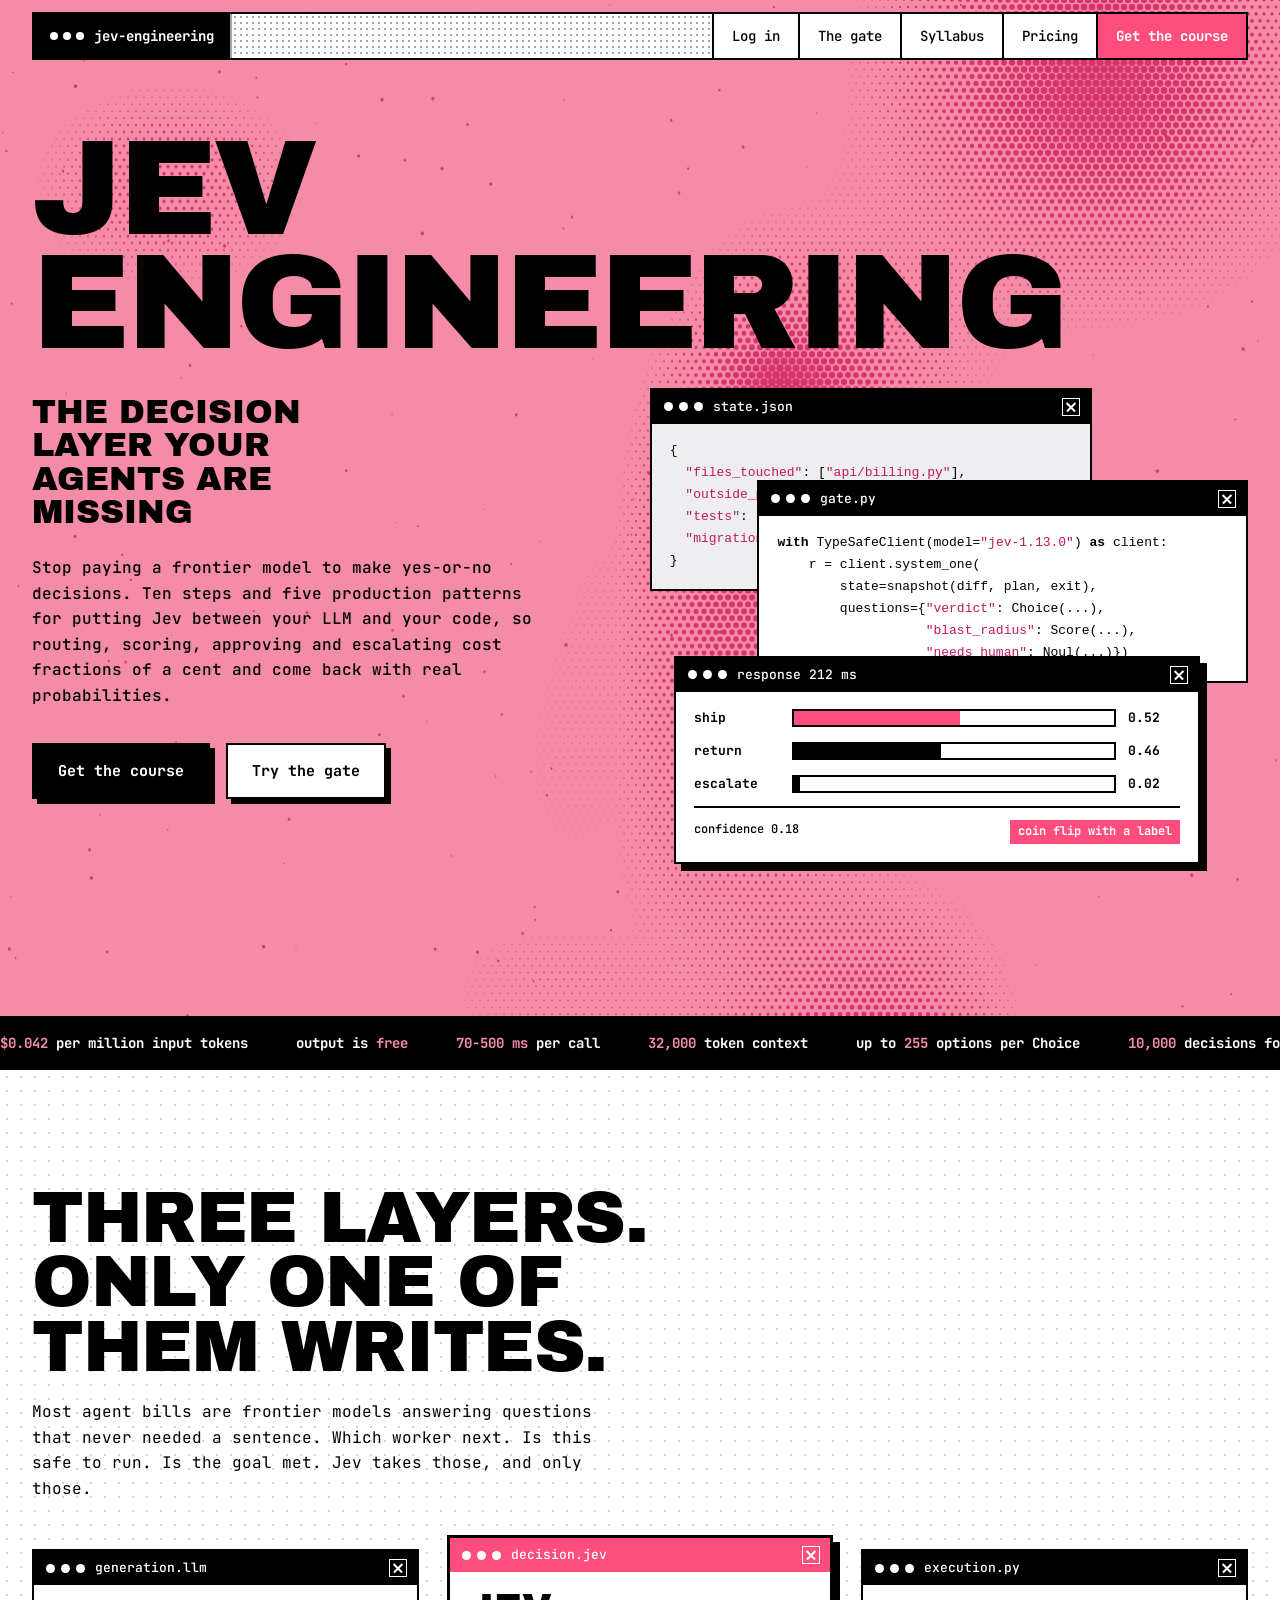
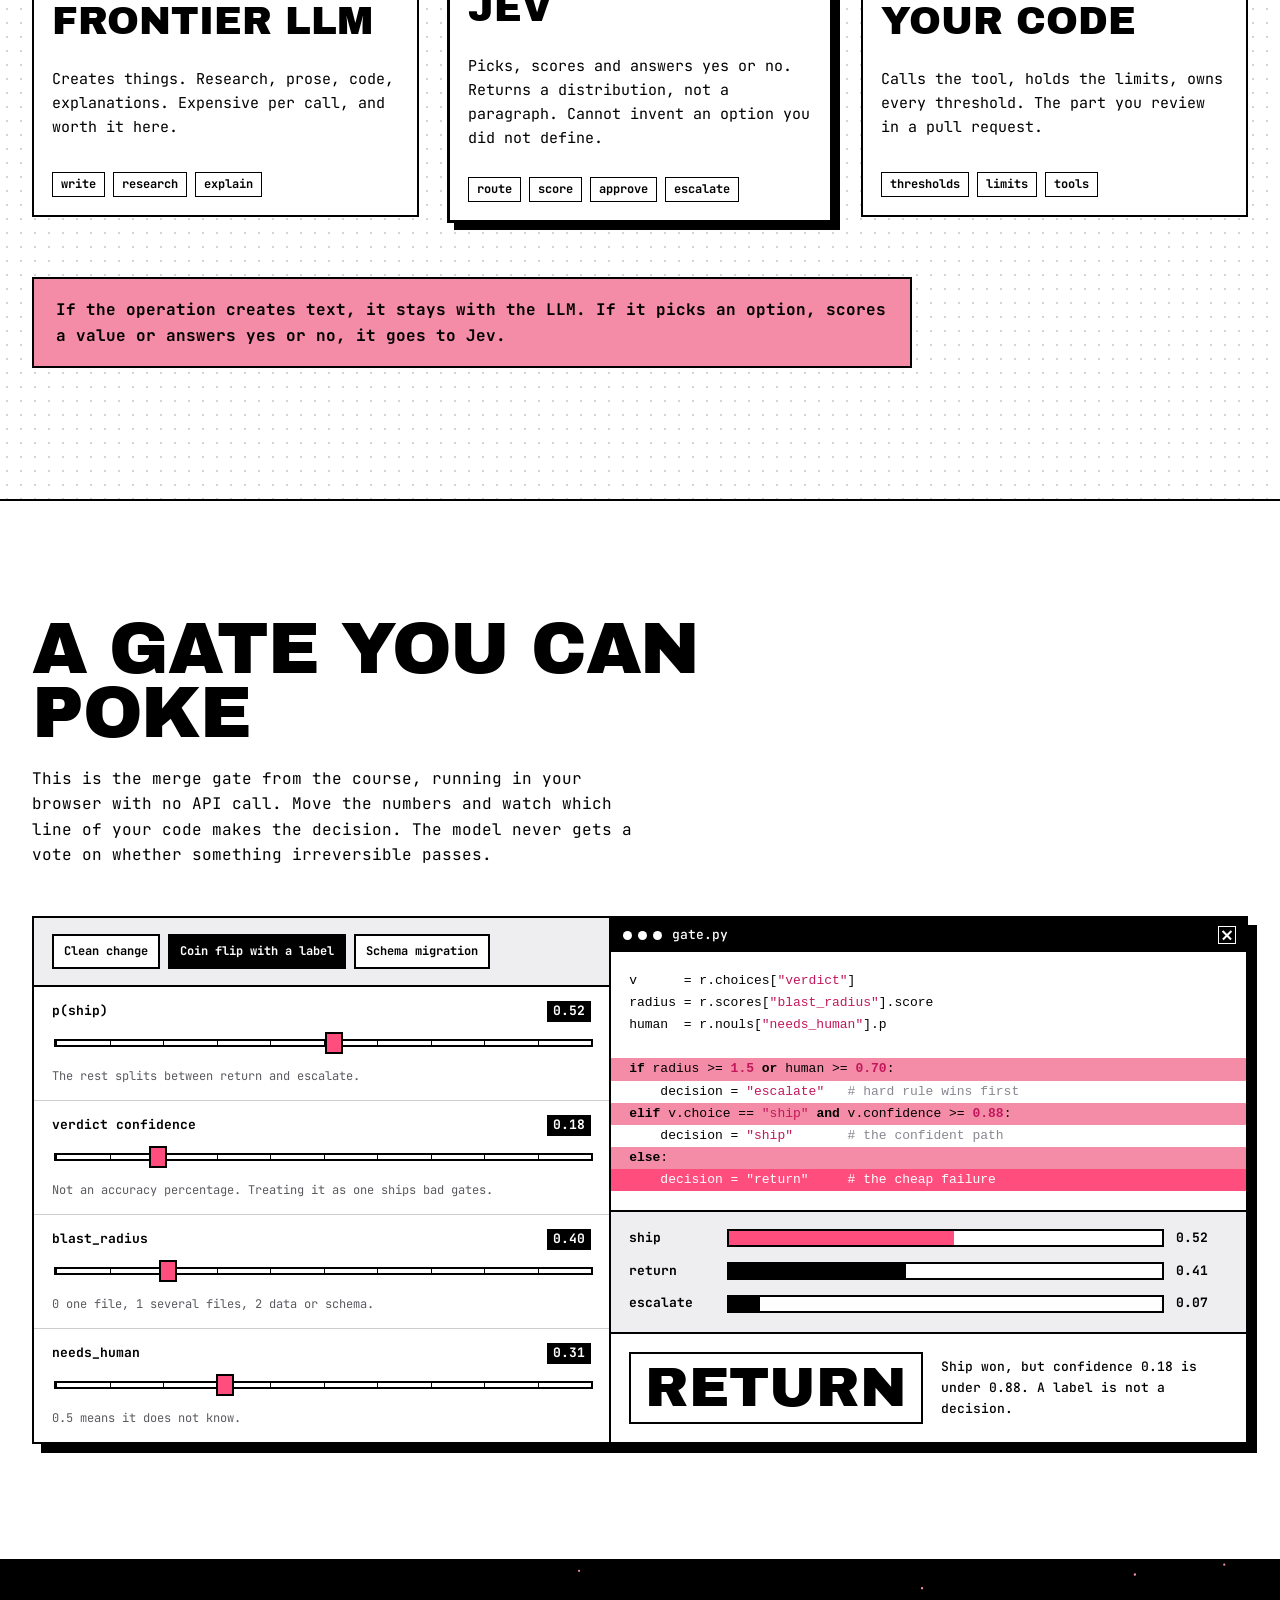
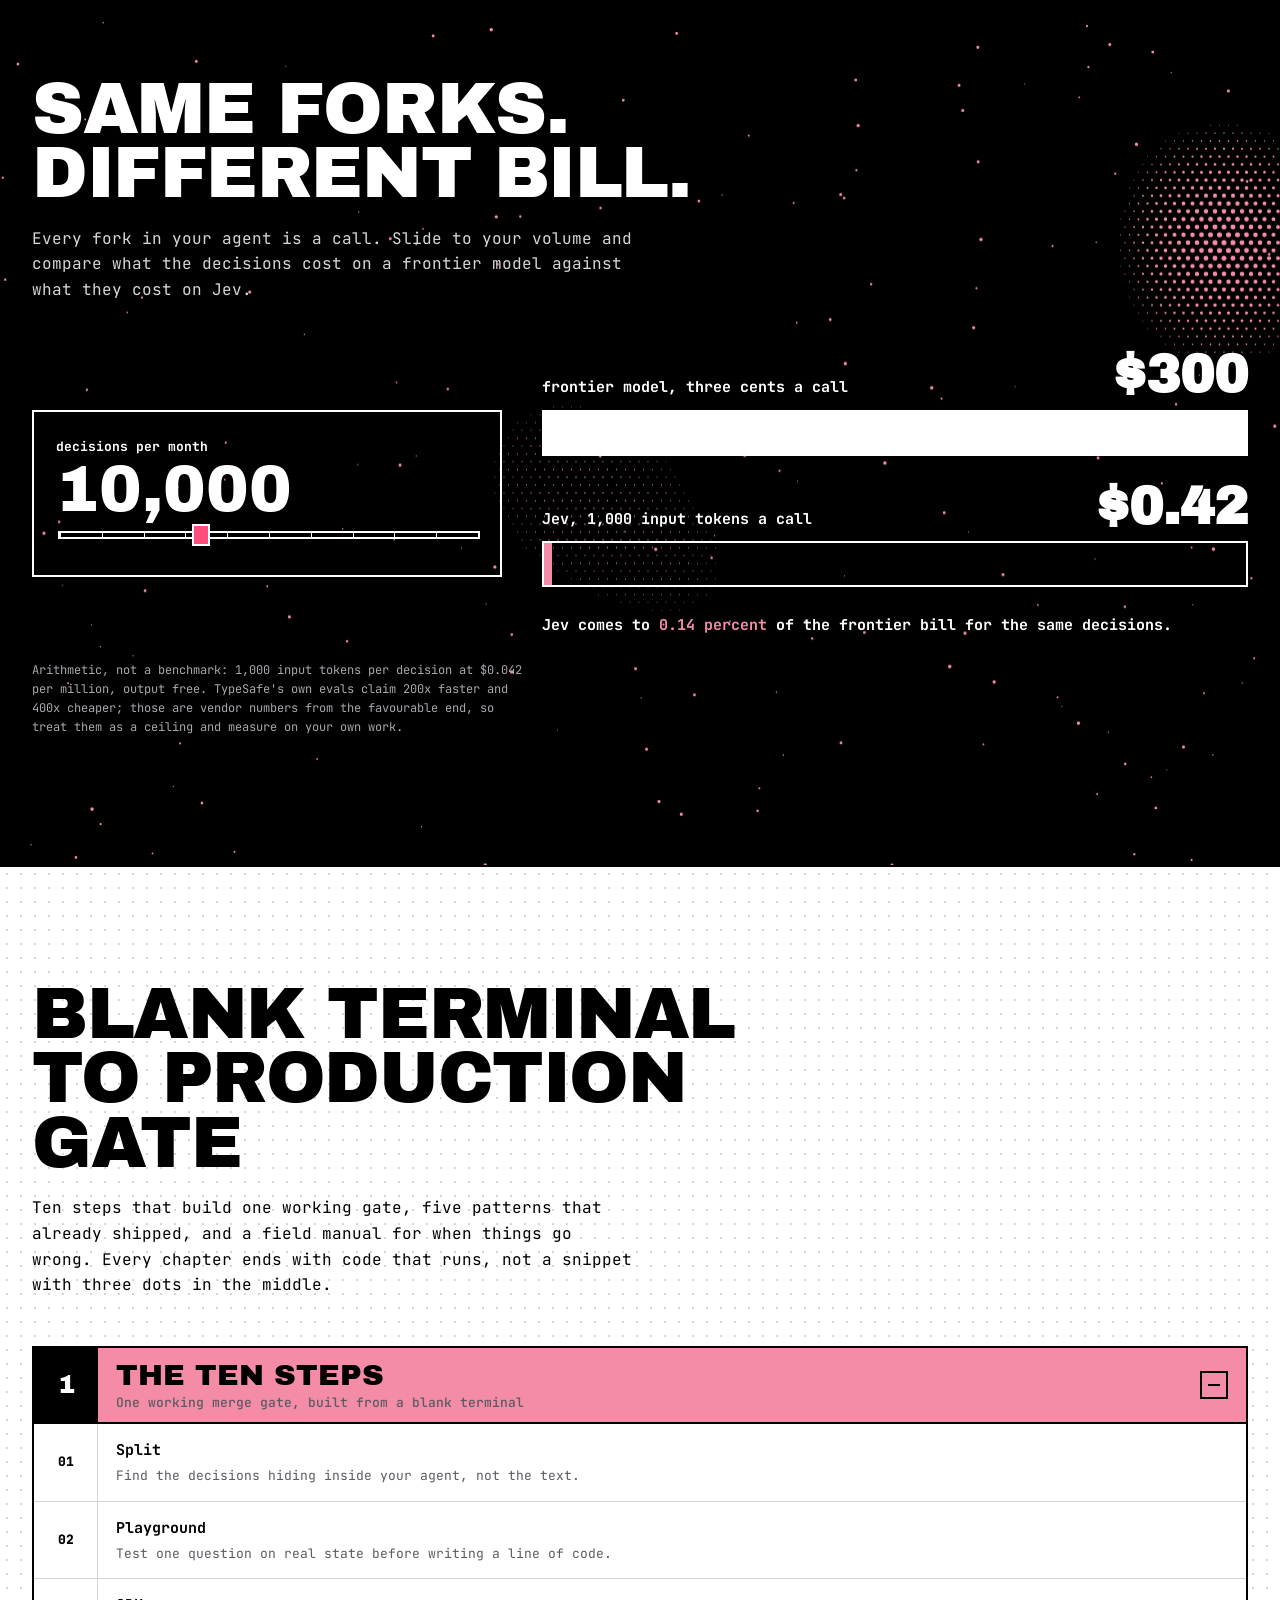
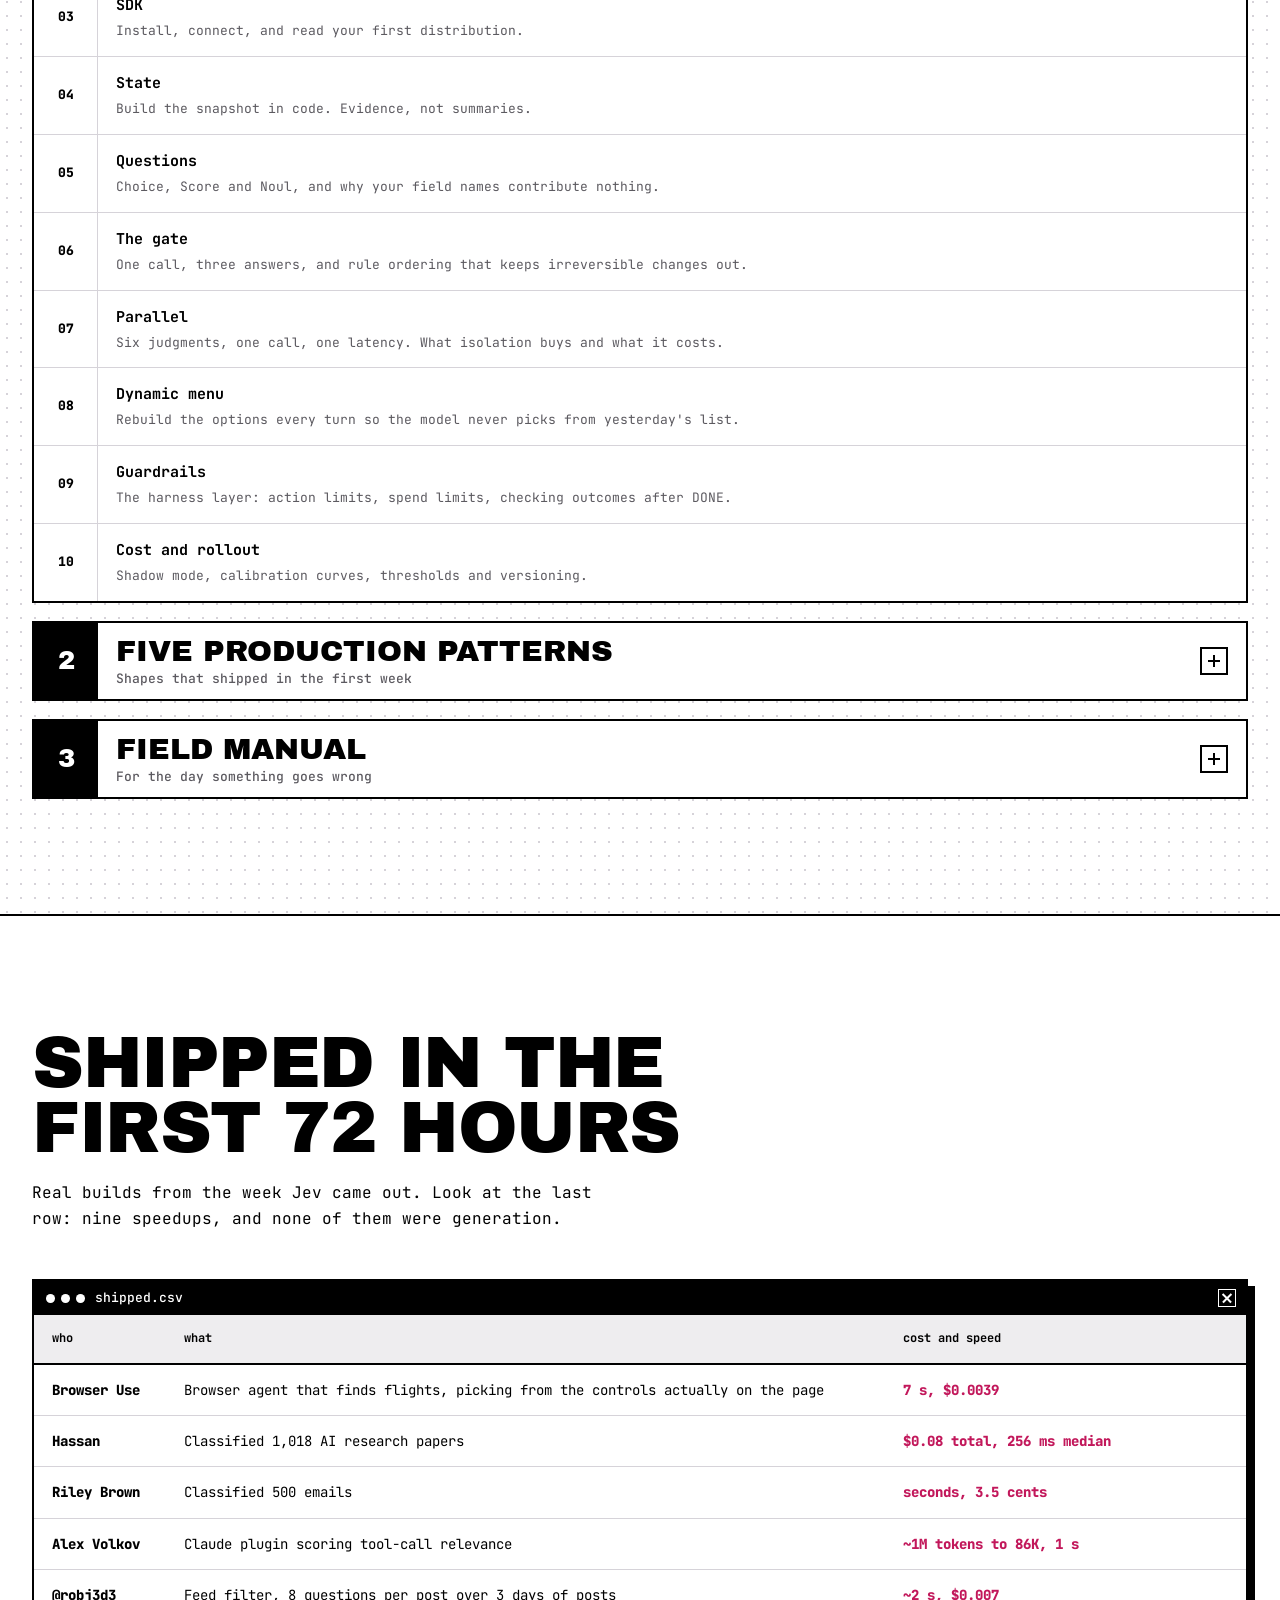
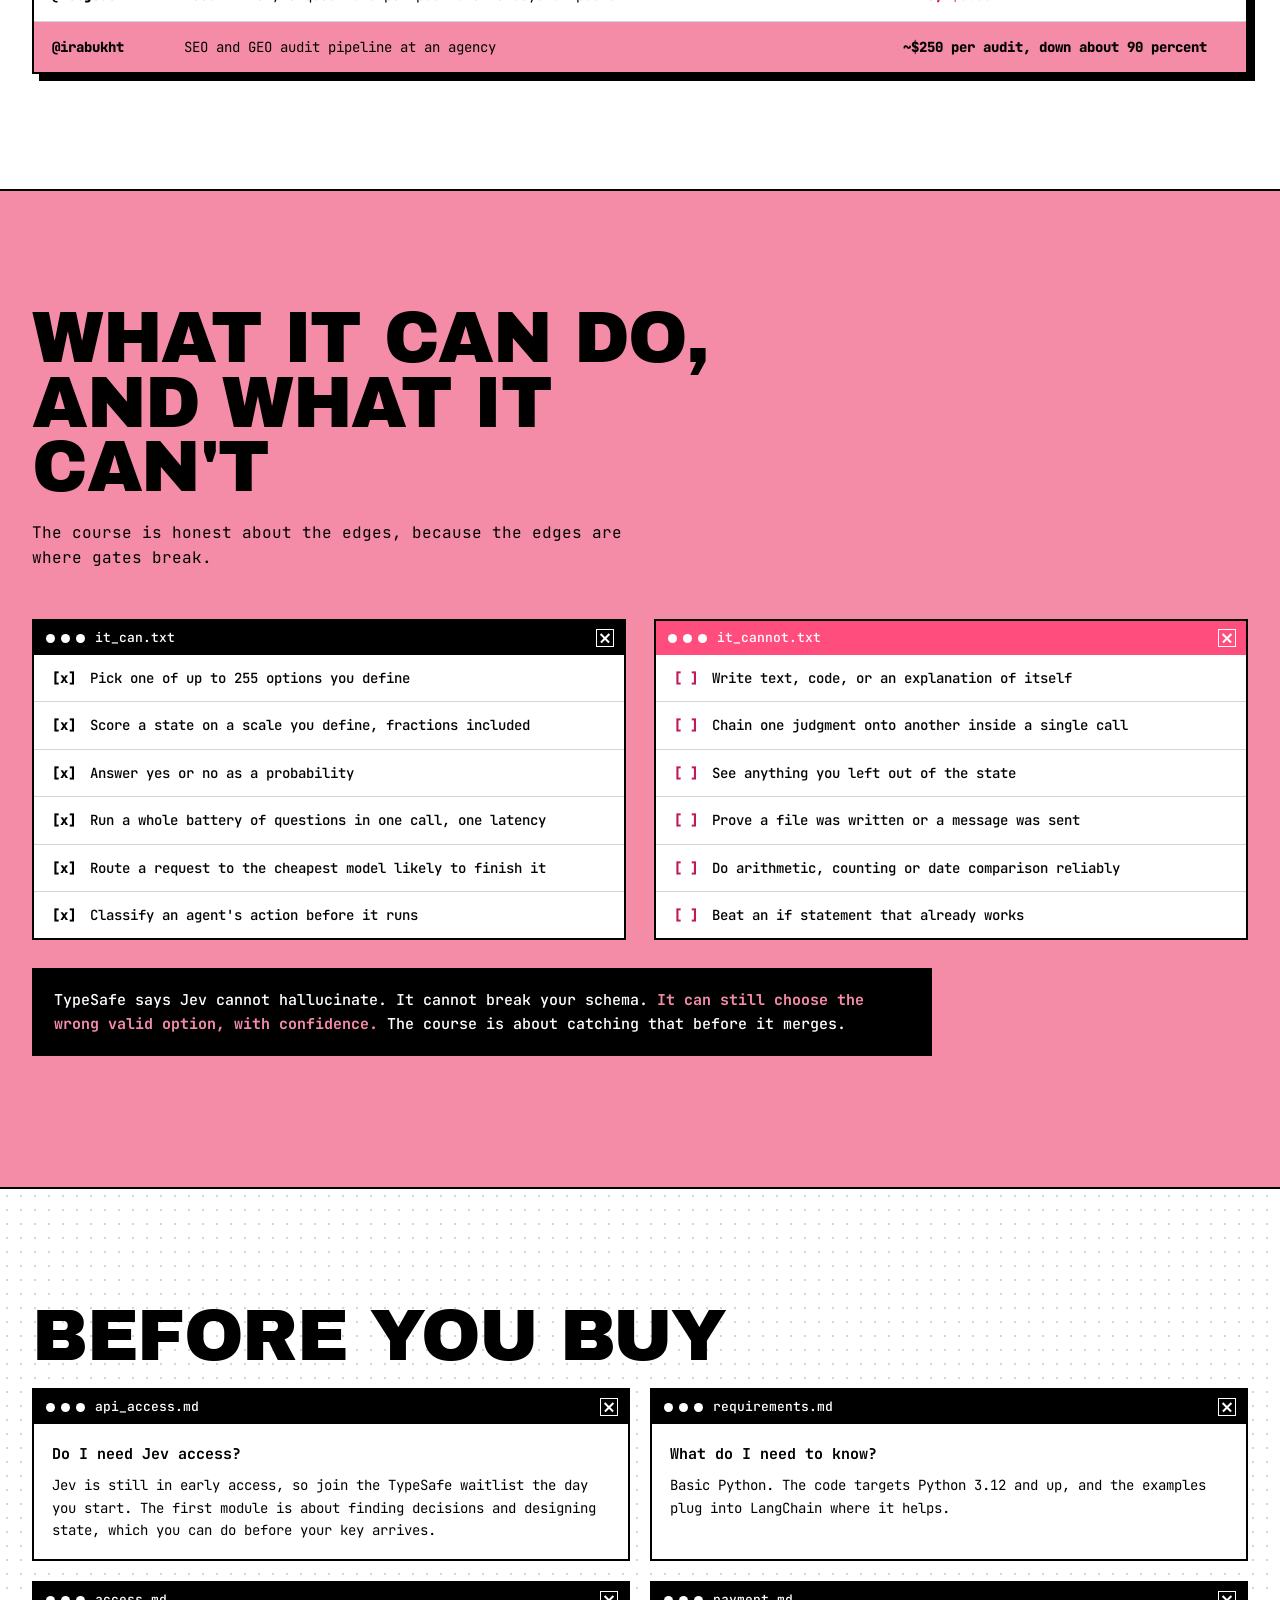
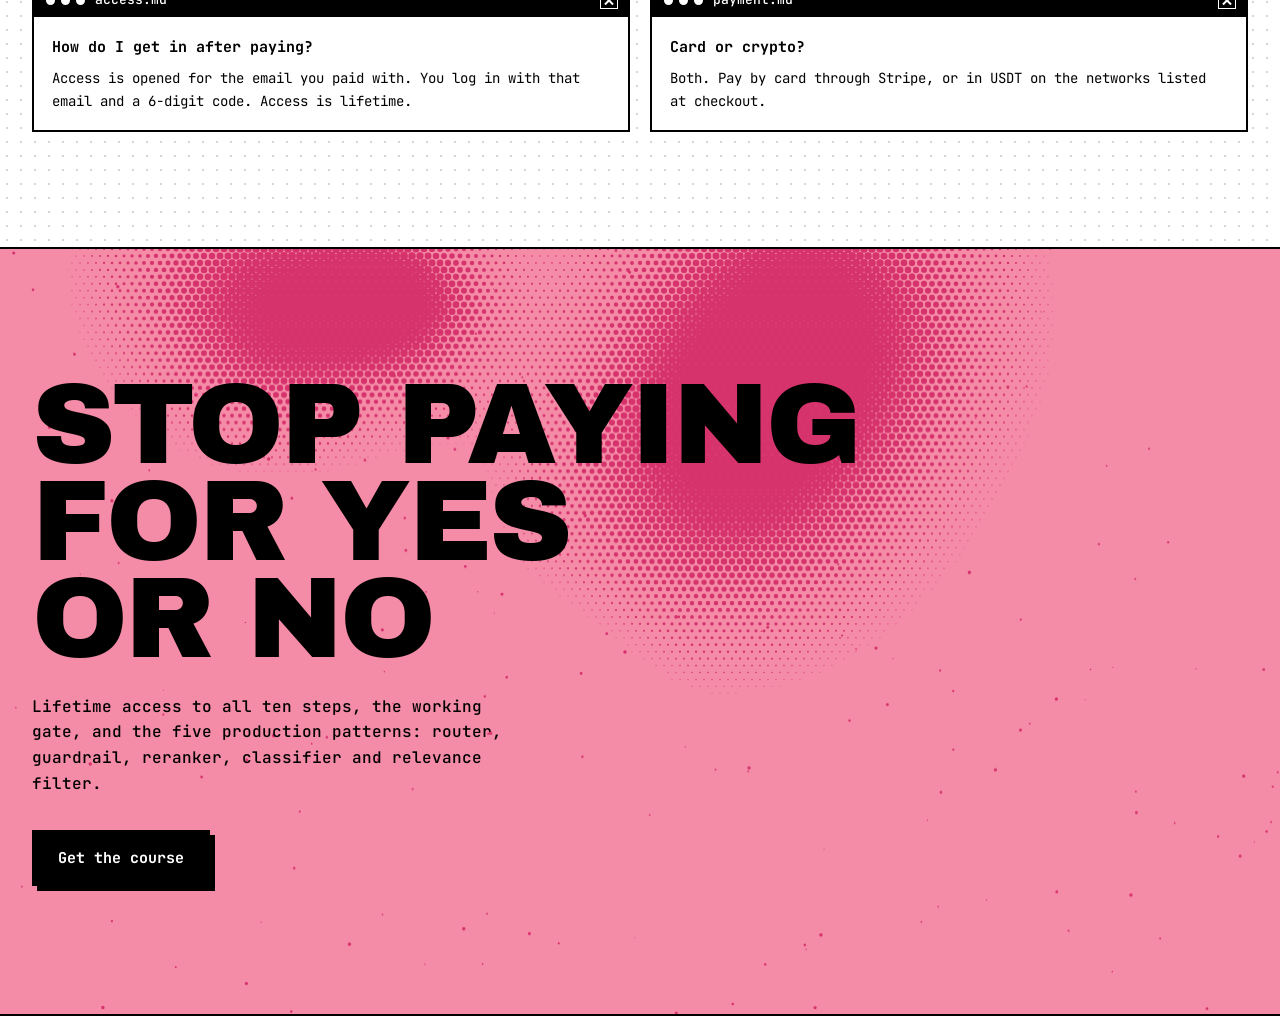
==== commit 0ad643b4: "login link in nav" ====
--- a/index.html
+++ b/index.html
@@ -18,7 +18,7 @@
   <nav class="win" aria-label="Main">
     <a class="brand" href="index.html"><span class="dots"><i></i><i></i><i></i></span>jev-engineering</a>
     <span class="fill"></span>
-    <div class="links">
+    <div class="links"><a class="login" href="course.html">Log in</a>
       <a href="#gate">The gate</a>
       <a href="#syllabus">Syllabus</a>
       <a href="pricing.html">Pricing</a>
--- a/assets/style.css
+++ b/assets/style.css
@@ -308,3 +308,4 @@
 
 @media (prefers-reduced-motion:reduce){*{animation:none!important;transition:none!important;scroll-behavior:auto!important}}
 .qr svg{width:100%;height:100%}
+@media (max-width:760px){.nav .links a.login{display:flex;padding:0 12px}}
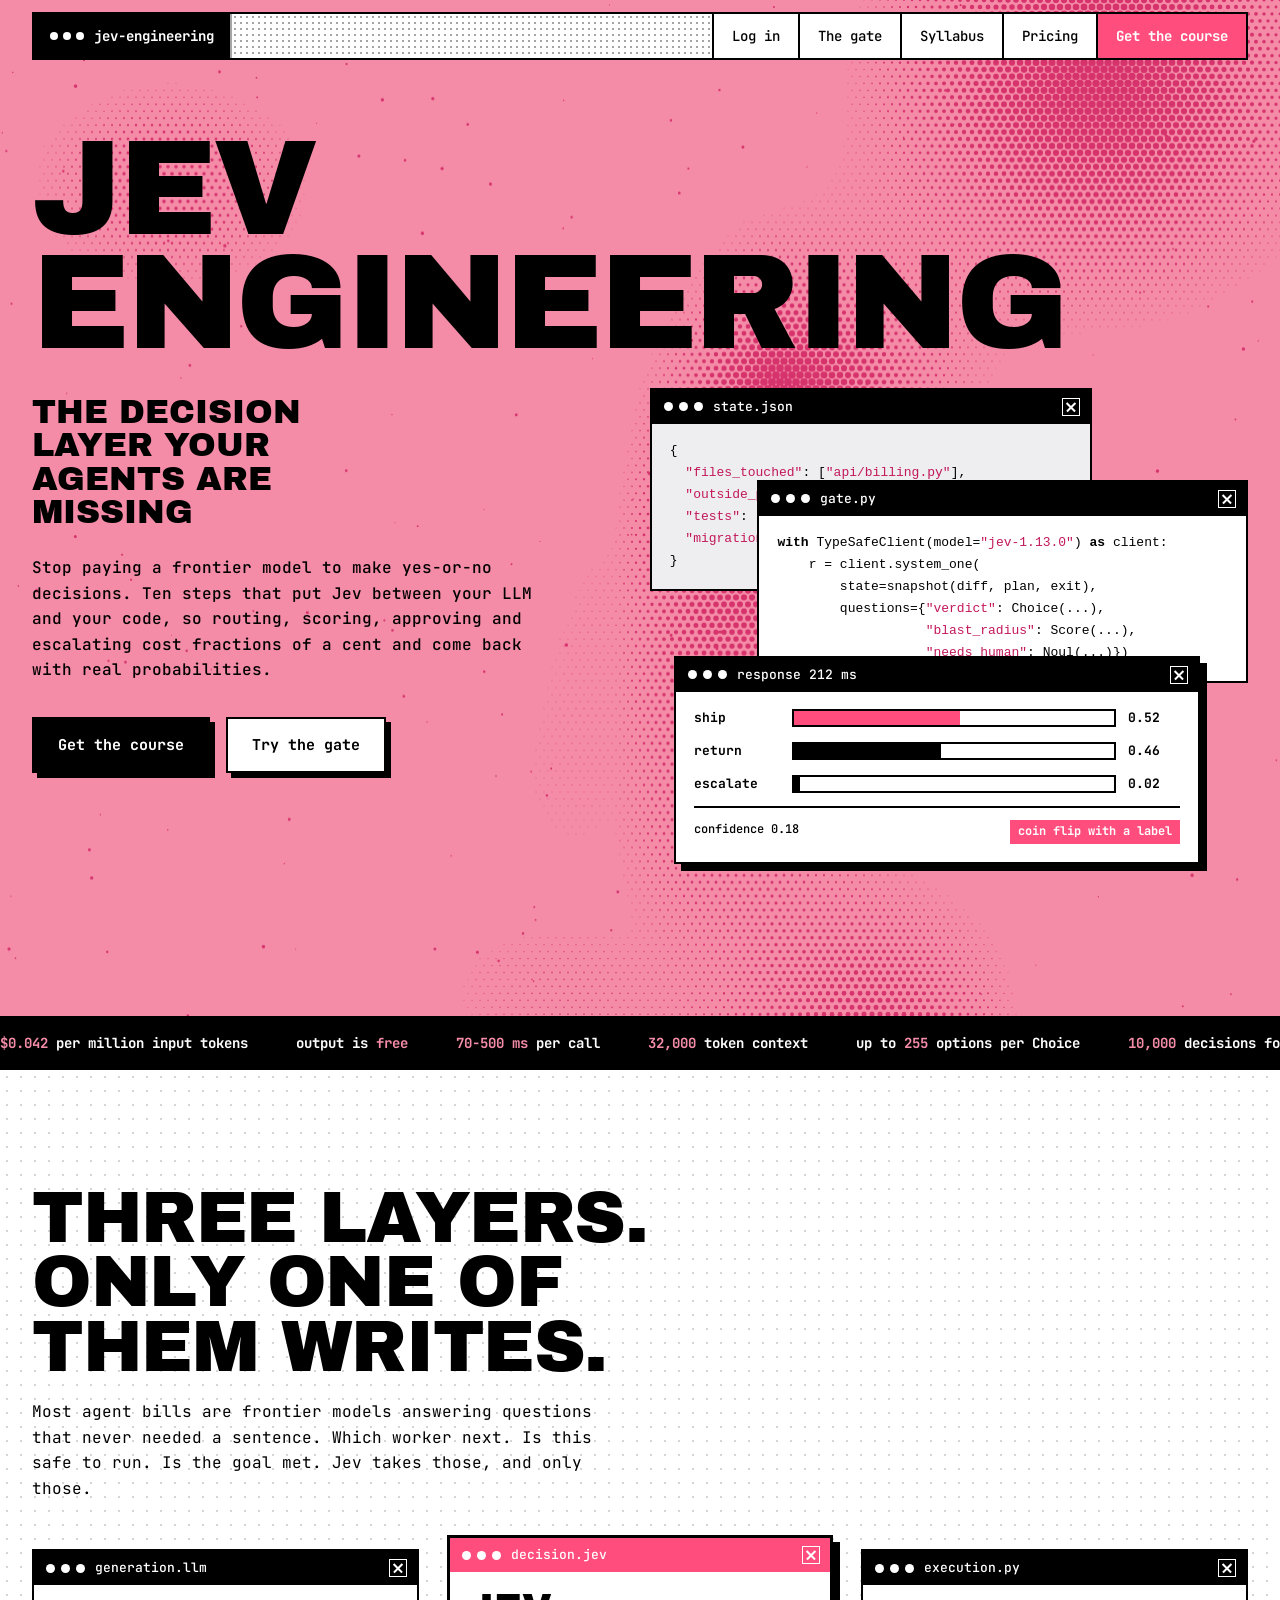
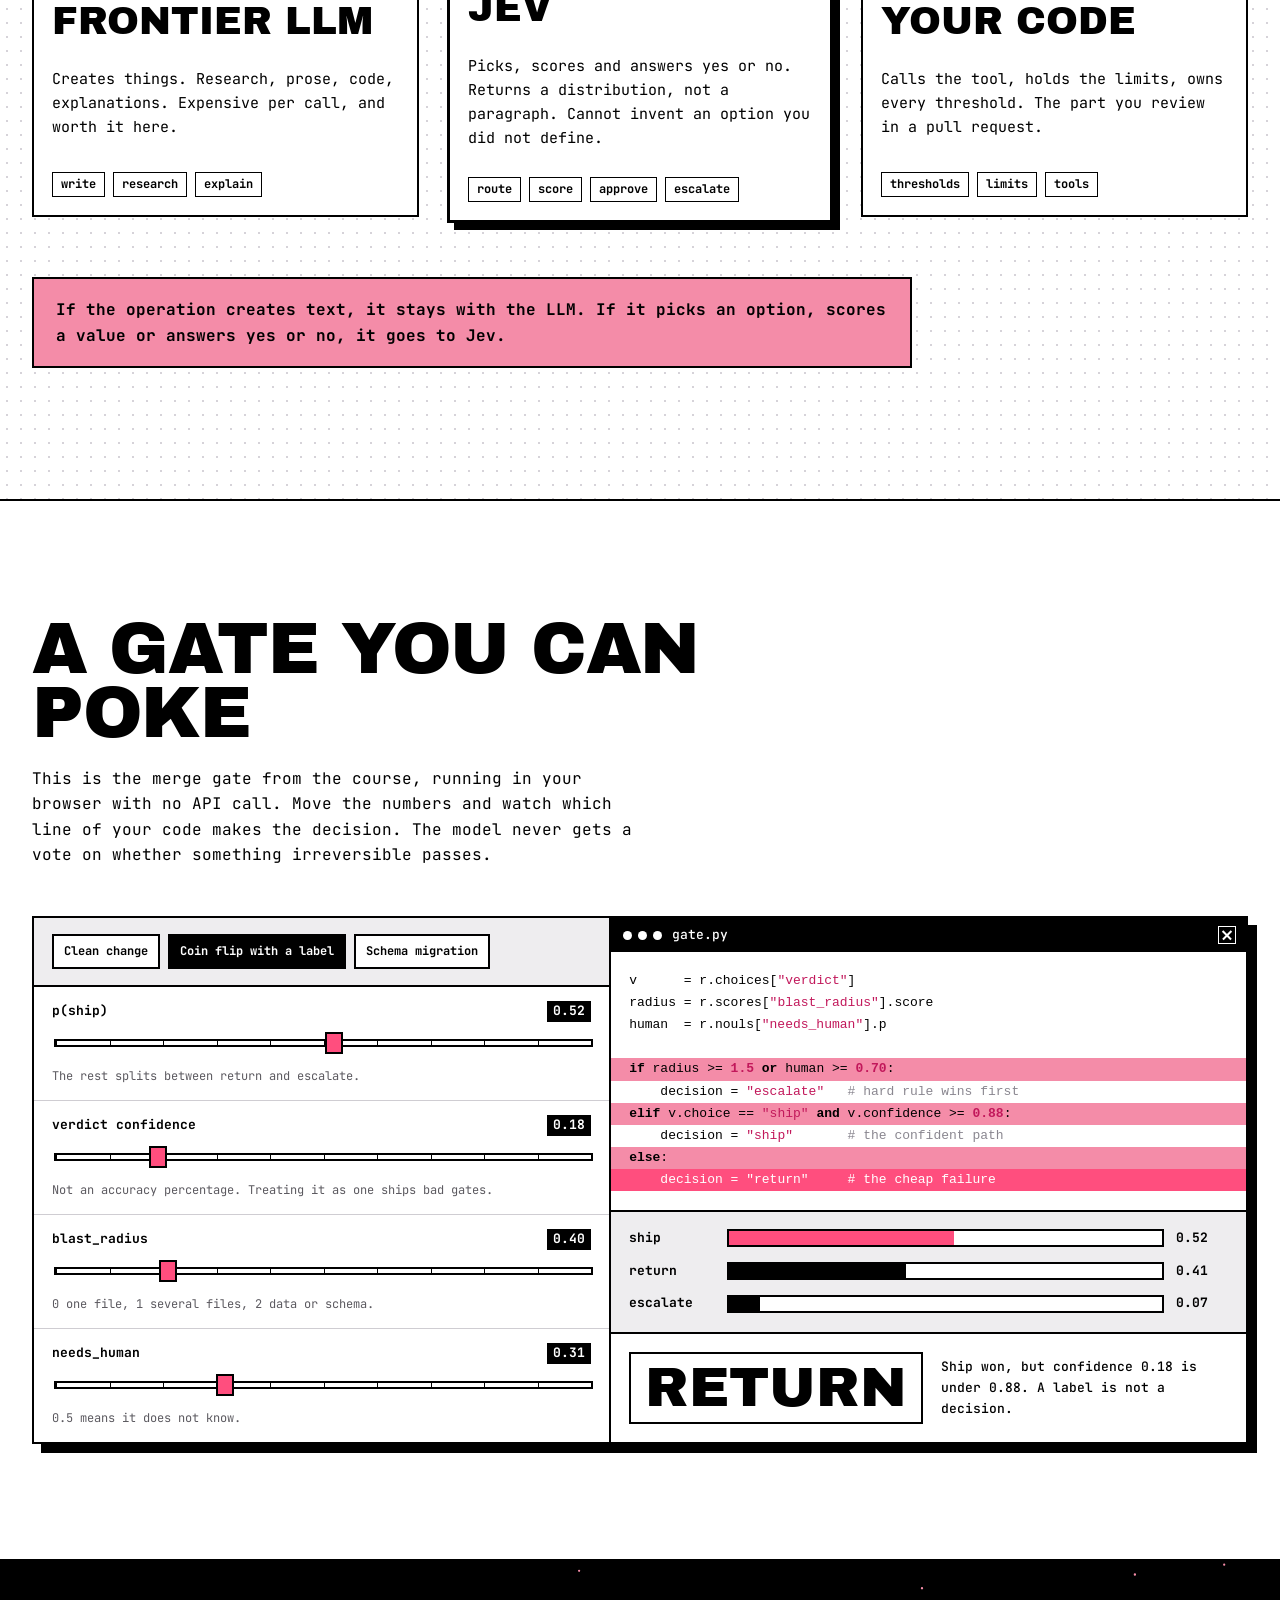
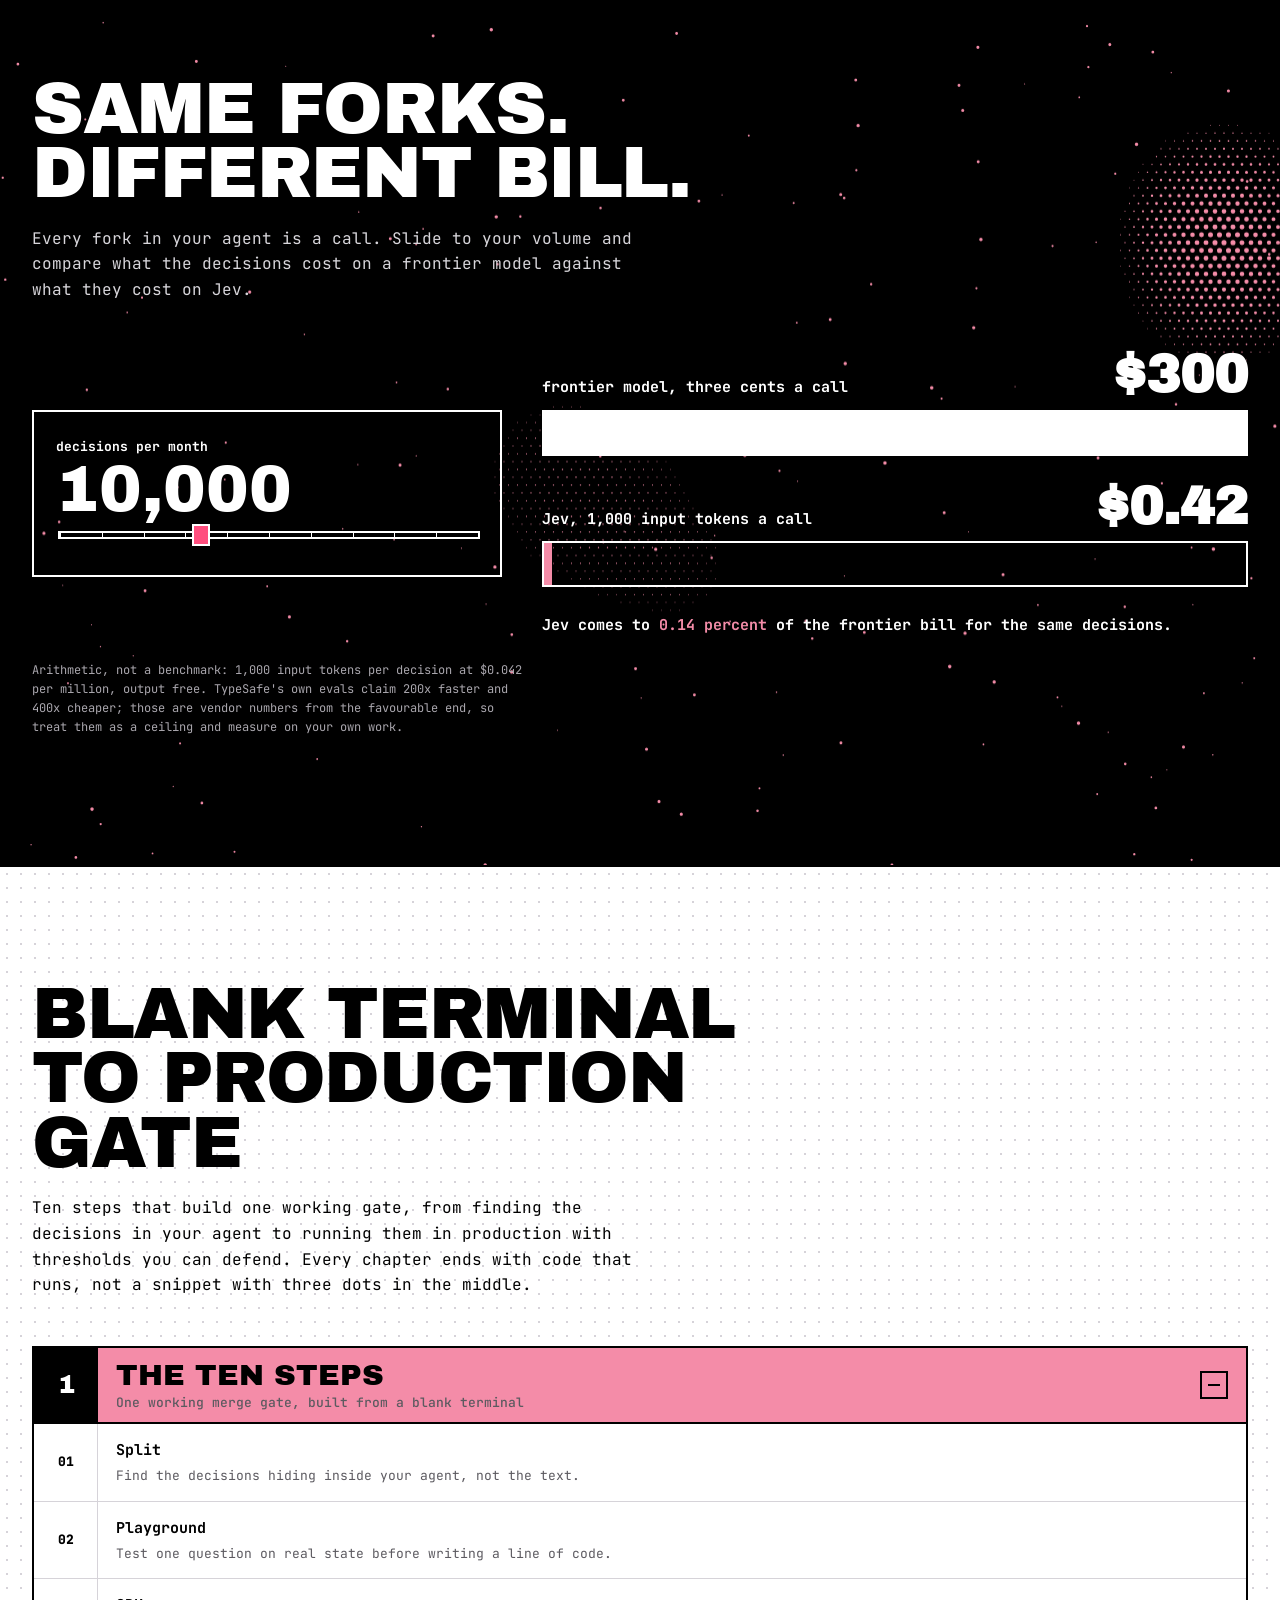
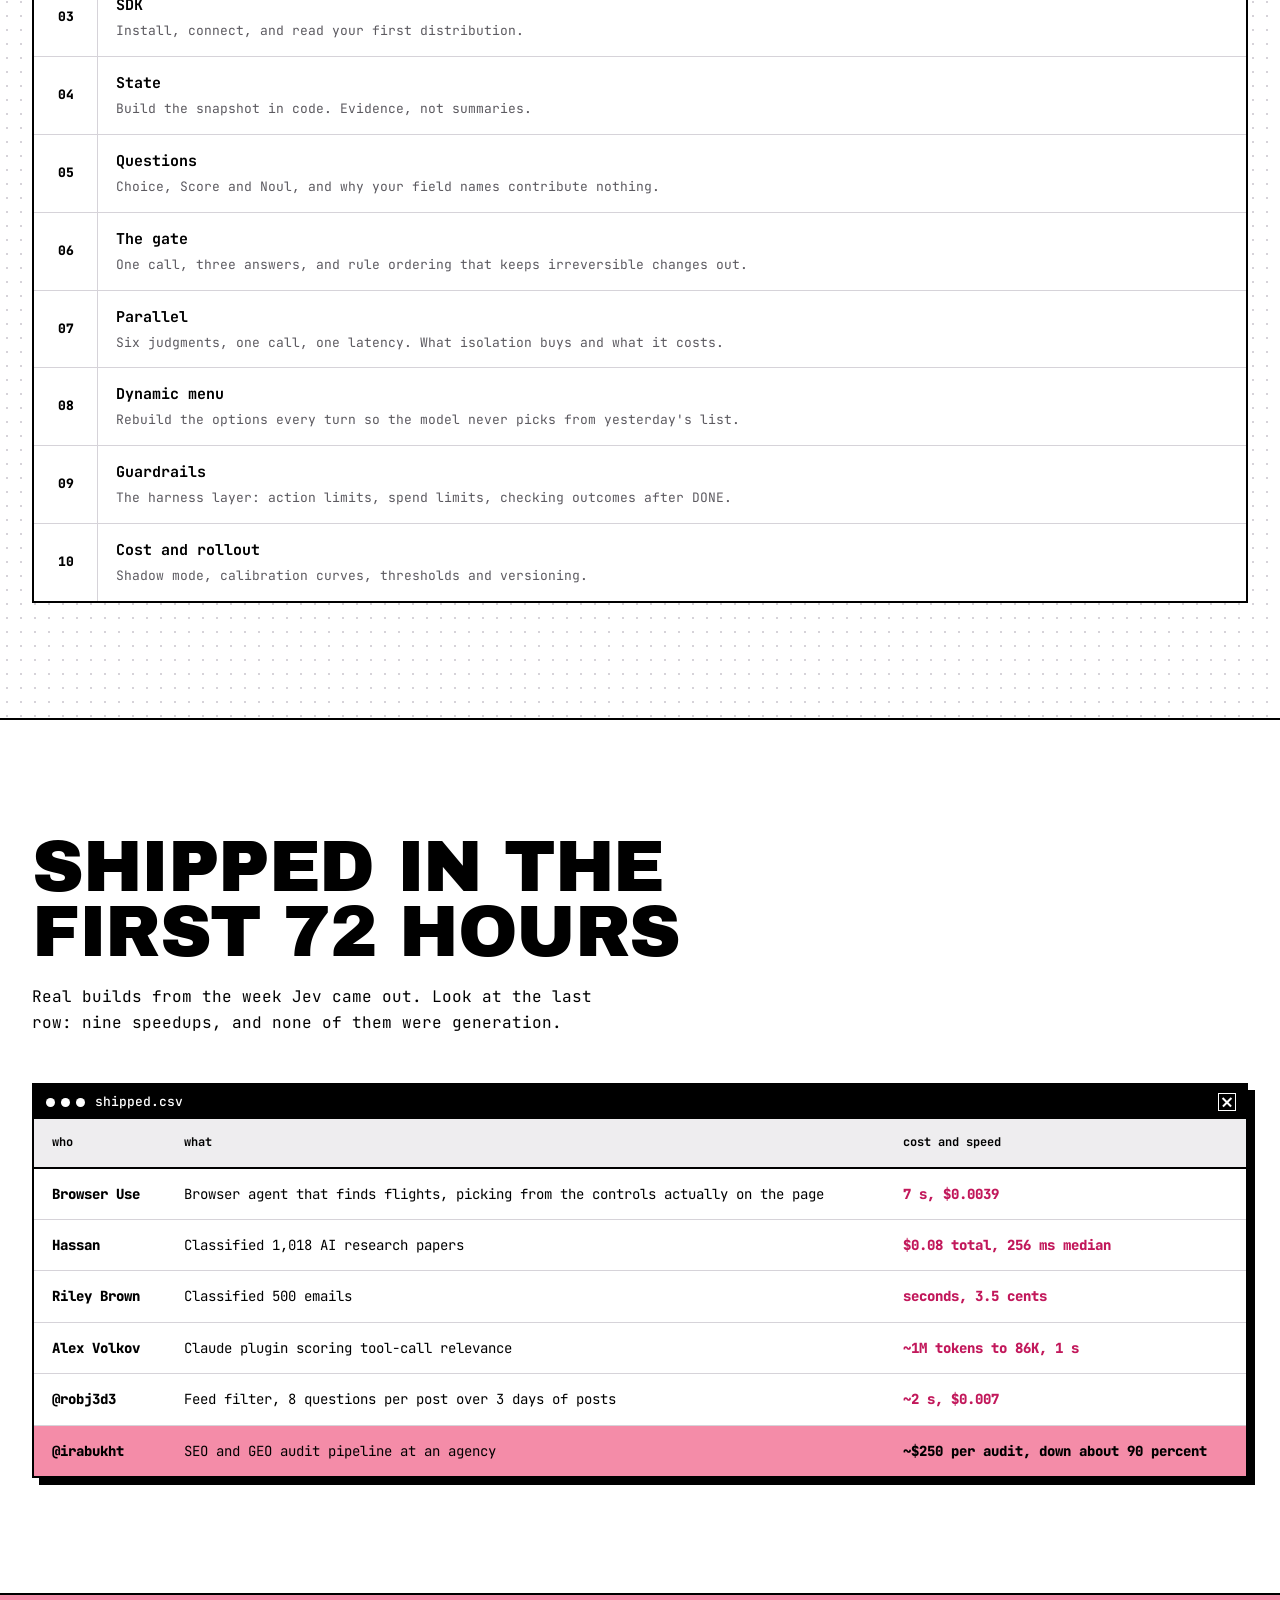
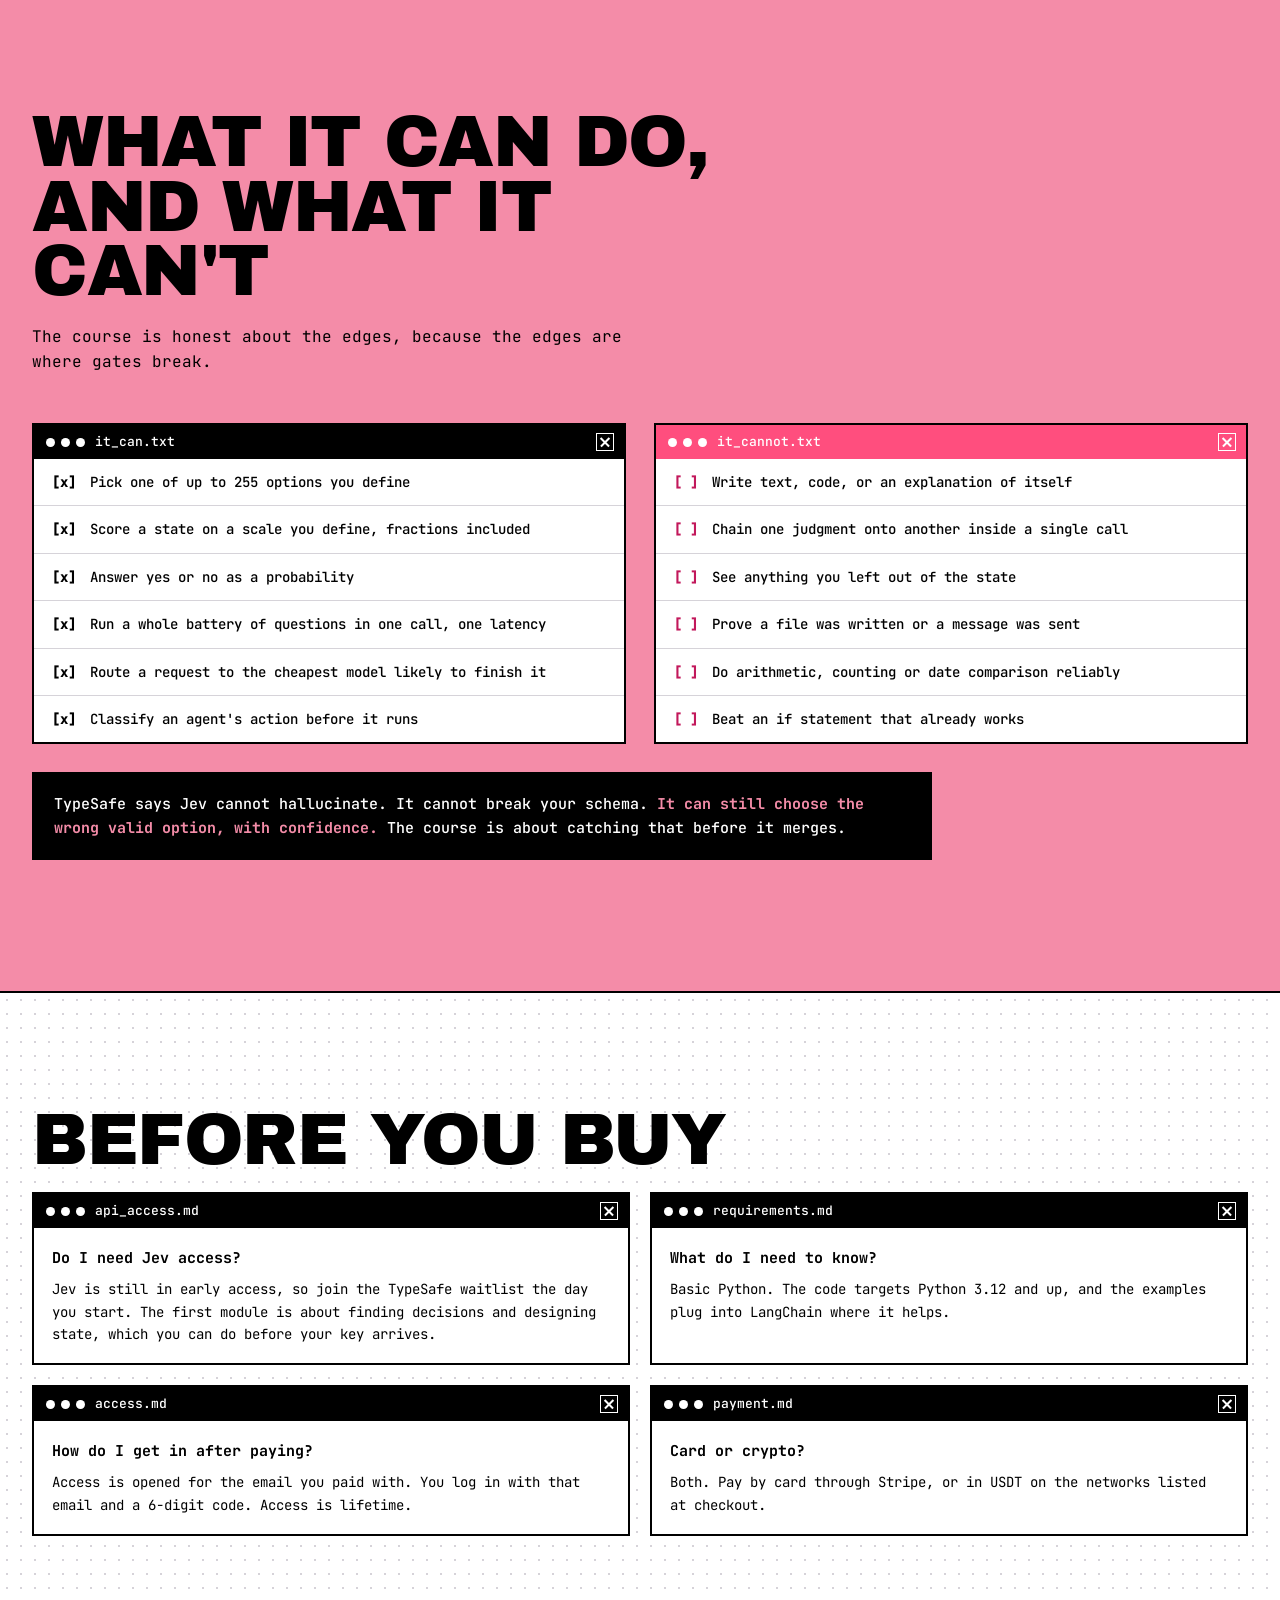
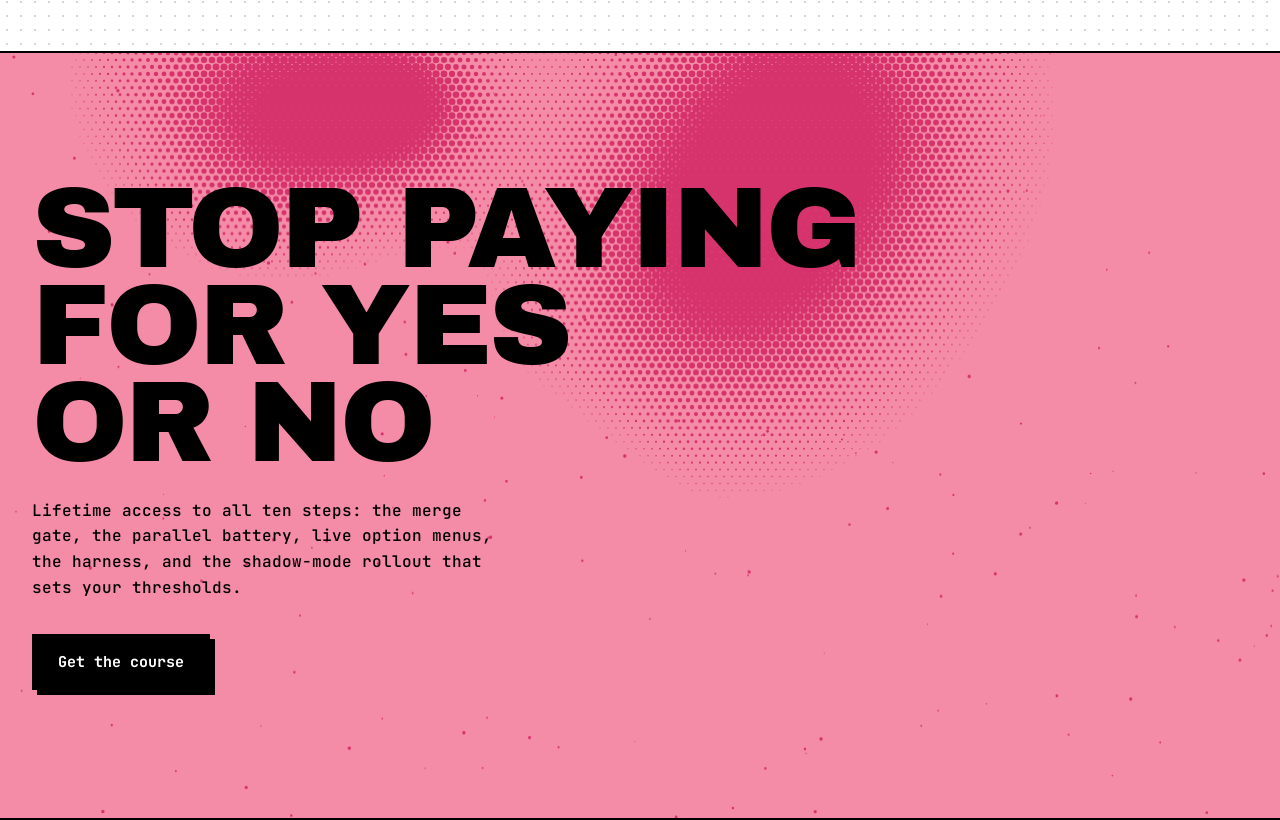
==== commit b4d1f3be: "ten steps, full course" ====
--- a/index.html
+++ b/index.html
@@ -4,7 +4,7 @@
 <meta charset="utf-8">
 <meta name="viewport" content="width=device-width, initial-scale=1, viewport-fit=cover">
 <title>Jev Engineering - the decision layer for AI agents</title>
-<meta name="description" content="Ten steps and five production patterns for putting Jev between your LLM and your code. Route, score, approve and escalate for a fraction of a frontier model call.">
+<meta name="description" content="Ten steps that build one working decision layer between your LLM and your code. Route, score, approve and escalate for a fraction of a frontier model call.">
 <meta property="og:title" content="Jev Engineering">
 <meta property="og:description" content="Stop paying a frontier model to make yes-or-no decisions.">
 <link rel="preload" href="assets/fonts/archivo-black.woff2" as="font" type="font/woff2" crossorigin>
@@ -34,7 +34,7 @@
     <h1 class="mega hero-title"><span>Jev</span><span>Engineering</span></h1>
     <div>
       <p class="sub">The decision layer your agents are missing</p>
-      <p class="lede">Stop paying a frontier model to make yes-or-no decisions. Ten steps and five production patterns for putting Jev between your LLM and your code, so routing, scoring, approving and escalating cost fractions of a cent and come back with real probabilities.</p>
+      <p class="lede">Stop paying a frontier model to make yes-or-no decisions. Ten steps that put Jev between your LLM and your code, so routing, scoring, approving and escalating cost fractions of a cent and come back with real probabilities.</p>
       <div class="actions">
         <a class="btn" href="pricing.html">Get the course</a>
         <a class="btn light" href="#gate">Try the gate</a>
@@ -156,7 +156,7 @@
 <section class="sec dots" id="syllabus">
   <div class="wrap">
     <h2 class="h2">Blank terminal to production gate</h2>
-    <p class="intro">Ten steps that build one working gate, five patterns that already shipped, and a field manual for when things go wrong. Every chapter ends with code that runs, not a snippet with three dots in the middle.</p>
+    <p class="intro">Ten steps that build one working gate, from finding the decisions in your agent to running them in production with thresholds you can defend. Every chapter ends with code that runs, not a snippet with three dots in the middle.</p>
     <div class="mods" id="mods"></div>
   </div>
 </section>
@@ -231,7 +231,7 @@
 <section class="final ht" data-ht data-calm="0,0.6,0.42,1" data-follow data-ink="#D6336C" data-step="8" data-blobs="5" data-seed="29">
   <div class="wrap">
     <h2 class="mega"><span>Stop paying</span><span>for yes</span><span>or no</span></h2>
-    <p>Lifetime access to all ten steps, the working gate, and the five production patterns: router, guardrail, reranker, classifier and relevance filter.</p>
+    <p>Lifetime access to all ten steps: the merge gate, the parallel battery, live option menus, the harness, and the shadow-mode rollout that sets your thresholds.</p>
     <a class="btn" href="pricing.html">Get the course</a>
   </div>
 </section>
